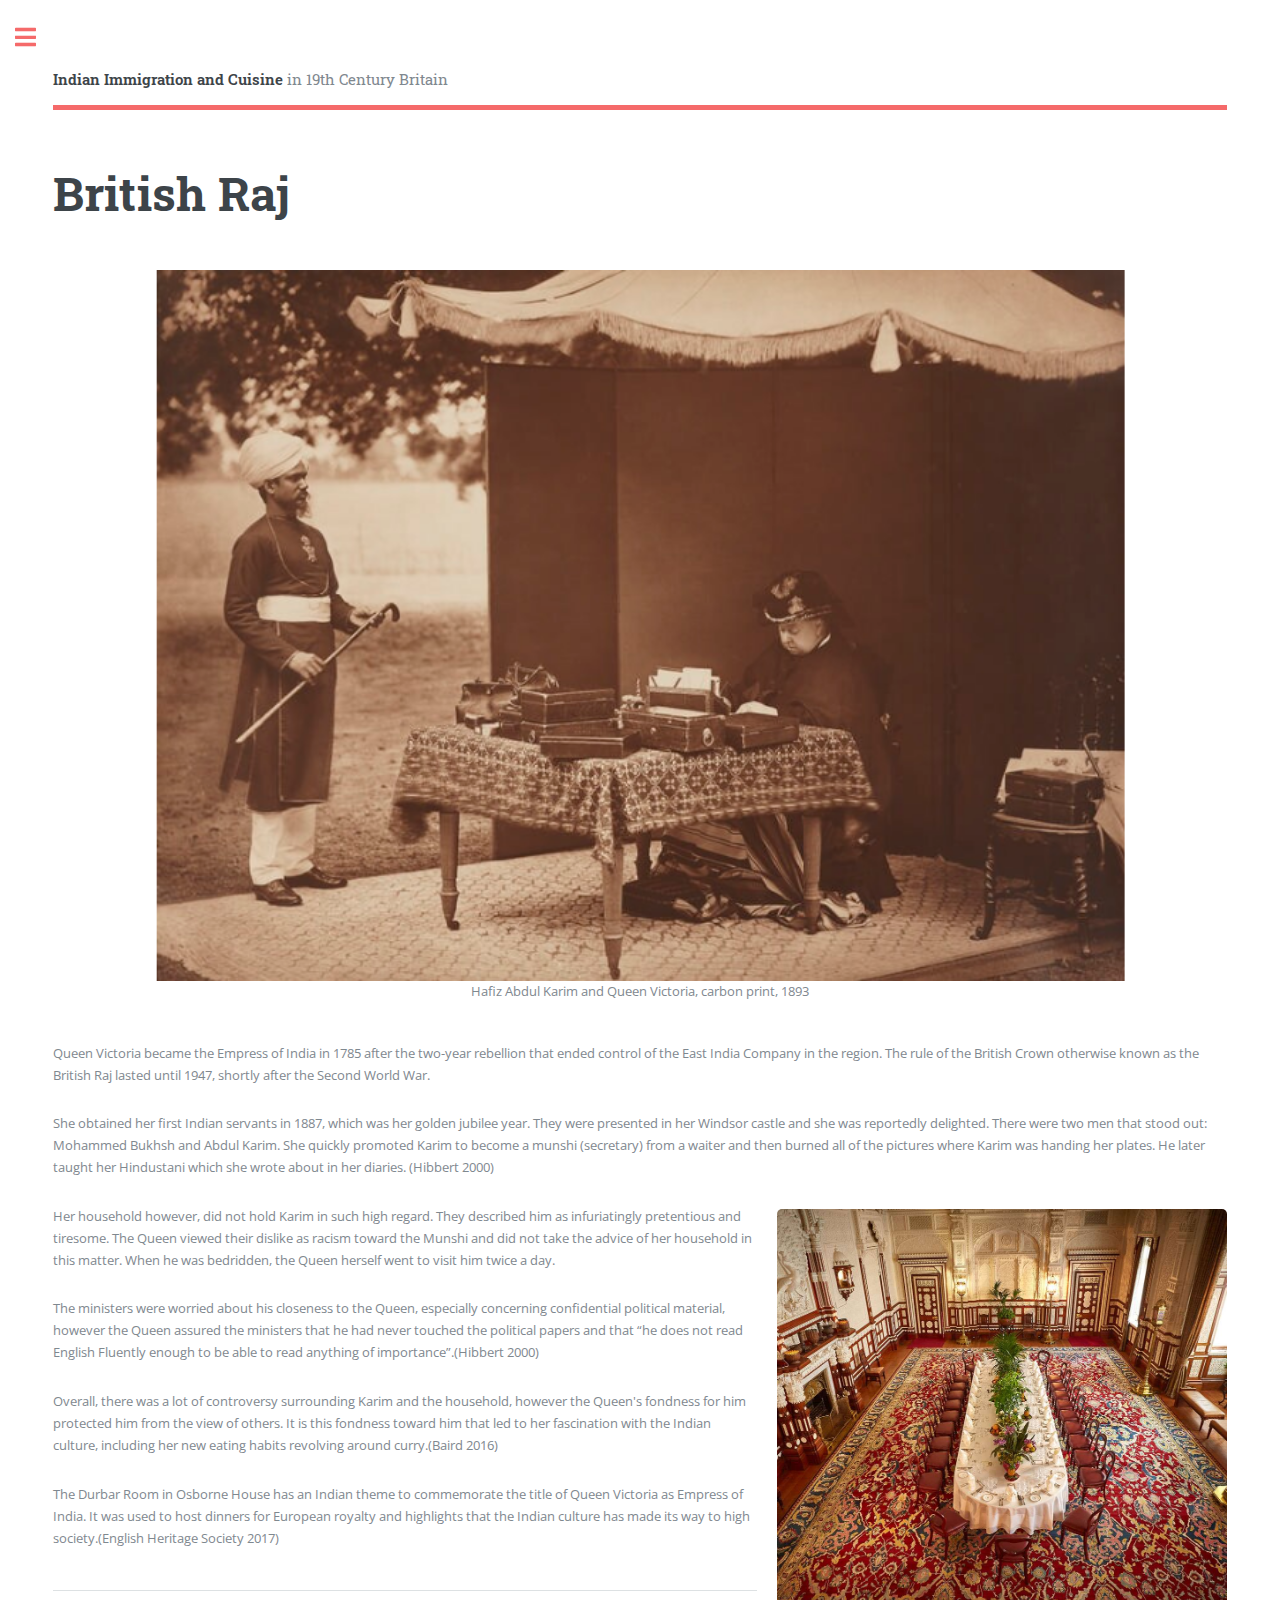
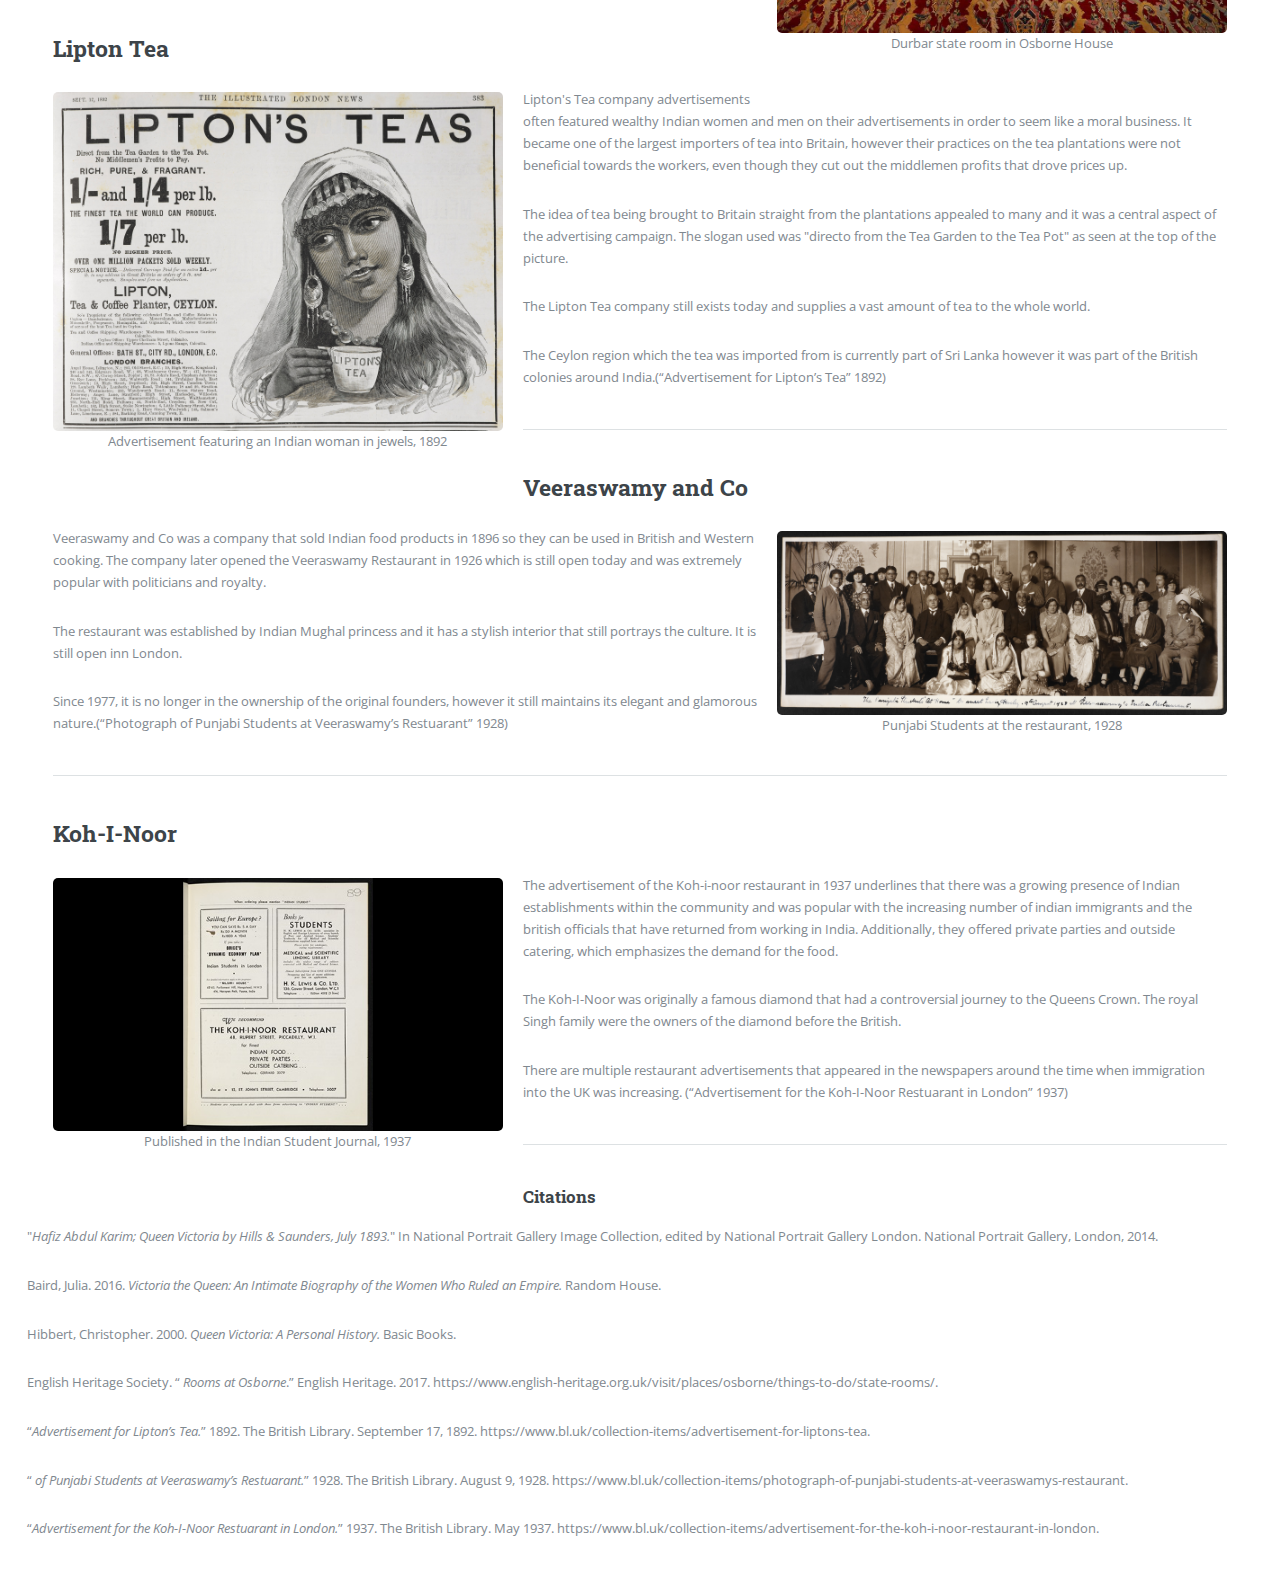
==== BritishRaj.html @ 8d8ecf2e "Publishing Modern Britain" ====
<!DOCTYPE HTML>
<!--
	Editorial by HTML5 UP
	html5up.net | @ajlkn
	Free for personal and commercial use under the CCA 3.0 license (html5up.net/license)
-->
<html>
	<head>
		<title>British Raj</title>
		<meta charset="utf-8" />
		<meta name="viewport" content="width=device-width, initial-scale=1, user-scalable=no" />
		<link rel="stylesheet" href="assets/css/main.css" />
	</head>
	<body class="is-preload">

		<!-- Wrapper -->
			<div id="wrapper">

				<!-- Main -->
					<div id="main">
						<div class="inner">

							<!-- Header -->
								<header id="header">
									<a href="index.html" class="logo"><strong>Indian Immigration and Cuisine</strong> in 19th Century Britain</a>
									<ul class="icons">
										<!-- <img src="images/currylogo.jpg" alt="" /> -->
										<!-- <li><a href="#" class="icon brands fa-twitter"><span class="label">Twitter</span></a></li> -->
										<!-- <li><a href="#" class="icon brands fa-facebook-f"><span class="label">Facebook</span></a></li>
										<li><a href="#" class="icon brands fa-snapchat-ghost"><span class="label">Snapchat</span></a></li>
										<li><a href="#" class="icon brands fa-instagram"><span class="label">Instagram</span></a></li>
										<li><a href="#" class="icon brands fa-medium-m"><span class="label">Medium</span></a></li> -->
									</ul>
								</header>

							<!-- Content -->
								<section>
									<header class="main">
										<h1>British Raj</h1>
									</header>

									<span class="image main">
										<img src="images/VictoriaChidda.png" alt="" />
										<p class="piccaption">Hafiz Abdul Karim and Queen Victoria, carbon print, 1893</p>
									</span>

									<p>Queen Victoria became the Empress of India in 1785 after the two-year rebellion that ended control of the East India Company in the region. The rule of the British Crown otherwise known as the British Raj lasted until 1947, shortly after the Second World War. </p>
									<p>She obtained her first Indian servants in 1887, which was her golden jubilee year. They were presented in her Windsor castle and she was reportedly delighted. There were two men that stood out: Mohammed Bukhsh and  Abdul Karim. She quickly promoted Karim to become a munshi (secretary) from a waiter and then burned all of the pictures where Karim was handing her plates. He later taught her Hindustani which she wrote about in her diaries. (Hibbert 2000)</p>
									<span class="image right"><img src="images/durbar.jpg" alt="" /> <p class="piccaption">Durbar state room in Osborne House</p> </span> 
									<p>Her household however, did not hold Karim in such high regard. They described him as infuriatingly pretentious and tiresome. The Queen viewed their dislike as racism toward the Munshi and did not take the advice of her household in this matter. When he was bedridden, the Queen herself went to visit him twice a day. </p>
									<p>The ministers were worried about his closeness to the Queen, especially concerning confidential political material, however the Queen assured the ministers that he had never touched the political papers and that “he does not read English Fluently enough to be able to read anything of importance”.(Hibbert 2000) </p>
									<p>Overall, there was a lot of controversy surrounding Karim and the household, however the Queen's fondness for him protected him from the view of others. It is this fondness toward him that led to her fascination with the Indian culture, including her new eating habits revolving around curry.(Baird 2016)</p>
									<p>The Durbar Room in Osborne House has an Indian theme to commemorate the title of Queen Victoria as Empress of India. It was used to host dinners for European royalty and highlights that the Indian culture has made its way to high society.(English Heritage Society 2017)</p>
									<hr class="major" />


									<h2>Lipton Tea</h2>
									<span class="image left"><img src="images/lipton.jpg" alt="" /> <p class="piccaption"> Advertisement featuring an Indian woman in jewels, 1892</p> </span> 
									<p>Lipton's Tea company advertisements often featured wealthy Indian women and men on their advertisements in order to seem like a moral business. It became one of the largest importers of tea into Britain, however their practices on the tea plantations were not beneficial towards the workers, even though they cut out the middlemen profits that drove prices up. </p>
									<p>The idea of tea being brought to Britain straight from the plantations appealed to  many and it was a central aspect of the advertising campaign. The slogan used was "directo from the Tea Garden to the Tea Pot" as seen at the top of the picture. </p>
									<p>The Lipton Tea company still exists today and supplies a vast amount of tea to the whole world. </p>
									<p>The Ceylon region which the tea was imported from is currently part of Sri Lanka however it was part of the British colonies around India.(“Advertisement for Lipton’s Tea” 1892)</p>
									<hr class="major" />

									<h2>Veeraswamy and Co </h2>
									<span class="image right"><img src="images/veeraswamy.jpg" alt="" /> <p class="piccaption"> Punjabi Students at the restaurant, 1928</p> </span> 
									<p> Veeraswamy and Co was a company that sold Indian food products in 1896 so they can be used in British and Western cooking. The company later opened the Veeraswamy Restaurant in  1926 which is still open today and was extremely popular with politicians and royalty.</p>
									<p>The restaurant was established by Indian Mughal princess and it has a stylish interior that still portrays the culture. It is still open inn London.</p>
									<p>Since 1977, it is no longer in the ownership of the original founders, however it still maintains its elegant and glamorous nature.(“Photograph of Punjabi Students at Veeraswamy’s Restuarant” 1928)</p>
									<hr class="major" />

									<h2>Koh-I-Noor</h2>
									<span class="image left"><img src="images/kohinoor.jpg" alt="" /> <p class="piccaption"> Published in the Indian Student Journal, 1937</p> </span> 
									<p>The advertisement of the Koh-i-noor restaurant in 1937 underlines that there was a growing presence of Indian establishments within the community and was popular with the increasing number of indian immigrants and the british officials that have returned from working in India. Additionally, they offered private parties and outside catering, which emphasizes the demand for the food.</p>
									<p>The Koh-I-Noor was originally a famous diamond that had a controversial journey to the Queens Crown. The royal Singh family were the owners of the diamond before the British.</p>
									<p>There are multiple restaurant advertisements that appeared in the newspapers around the time when immigration into the UK was increasing. (“Advertisement for the Koh-I-Noor Restuarant in London” 1937)</p>

									<hr class="major">
									

									<h3>Citations</h3>
									<p class="bib">"<i>Hafiz Abdul Karim; Queen Victoria by Hills & Saunders, July 1893.</i>" In National Portrait Gallery Image Collection, edited by National Portrait Gallery London. National Portrait Gallery, London, 2014. </p>
									<p class="bib">Baird, Julia. 2016. <i>Victoria the Queen: An Intimate Biography of the Women Who Ruled an Empire.</i> Random House.</p>
									<p class="bib">Hibbert, Christopher. 2000.<i> Queen Victoria: A Personal History.</i> Basic Books.</p>
									<p class="bib">English Heritage Society. “<i> Rooms at Osborne</i>.” English Heritage. 2017. https://www.english-heritage.org.uk/visit/places/osborne/things-to-do/state-rooms/.</p>
									<p class="bib">“<i>Advertisement for Lipton’s Tea.</i>” 1892. The British Library. September 17, 1892. https://www.bl.uk/collection-items/advertisement-for-liptons-tea.</p>
									<p class="bib">“<i> of Punjabi Students at Veeraswamy’s Restuarant.</i>” 1928. The British Library. August 9, 1928. https://www.bl.uk/collection-items/photograph-of-punjabi-students-at-veeraswamys-restaurant.</p>
									<p class="bib">“<i>Advertisement for the Koh-I-Noor Restuarant in London.</i>” 1937. The British Library. May 1937. https://www.bl.uk/collection-items/advertisement-for-the-koh-i-noor-restaurant-in-london.</p>
								</section>

						</div>
					</div>

				<!-- Sidebar -->
					<div id="sidebar">
						<div class="inner">

							<!-- Search -->
								<section id="search" class="alt">
									<form method="post" action="#">
										<input type="text" name="query" id="query" placeholder="Search" />
									</form>
								</section>

							<!-- Menu -->
                            <nav id="menu">
                                <header class="major">
                                    <h2>Menu</h2>
                                </header>
                                <ul>
                                    <li><a href="index.html">Homepage</a></li>
                                    <li><a href="EastIndiaCompany.html">East India Company</a></li>
                                    <li><a href="CurryInBritain.html">Curry in Britian</a></li>
                                    <li><a href="BritishRaj.html">British Raj</a></li>
                                    <li><a href="PostWar.html">Post War</a></li>
                                    <!-- <li><a href="elements.html">Elements</a></li> -->
                                    <!-- <li>
                                        <span class="opener">Submenu</span>
                                        <ul>
                                            <li><a href="#">Lorem Dolor</a></li>
                                            <li><a href="#">Ipsum Adipiscing</a></li>
                                            <li><a href="#">Tempus Magna</a></li>
                                            <li><a href="#">Feugiat Veroeros</a></li>
                                        </ul>
                                    </li>
                                    <li><a href="#">Etiam Dolore</a></li>
                                    <li><a href="#">Adipiscing</a></li>
                                    <li>
                                        <span class="opener">Another Submenu</span>
                                        <ul>
                                            <li><a href="#">Lorem Dolor</a></li>
                                            <li><a href="#">Ipsum Adipiscing</a></li>
                                            <li><a href="#">Tempus Magna</a></li>
                                            <li><a href="#">Feugiat Veroeros</a></li>
                                        </ul>
                                    </li>
                                    <li><a href="#">Maximus Erat</a></li>
                                    <li><a href="#">Sapien Mauris</a></li>
                                    <li><a href="#">Amet Lacinia</a></li> -->
                                </ul>
                            </nav>

								<section>
									<header class="major">
										<h2>Extra Content</h2>
									</header>
									<div class="mini-posts">
										<article>
											<a href="https://www.youtube.com/watch?v=0WTyHiMvD7Y" class="image"><img src="images/victoriancurryvideo.png" alt="" /></a>
											<p>Watch Vicotrian style curry being made.</p>
										</article>
										<article>
											<a href="#" class="image"><img src="images/pic08.jpg" alt="" /></a>
											<p>Aenean ornare velit lacus, ac varius enim lorem ullamcorper dolore aliquam.</p>
										</article>
										<article>
											<a href="#" class="image"><img src="images/pic09.jpg" alt="" /></a>
											<p>Aenean ornare velit lacus, ac varius enim lorem ullamcorper dolore aliquam.</p>
										</article>
									</div>

							<!-- Section
								<section>
									<header class="major">
										<h2>Get in touch</h2>
									</header>
									<p>Sed varius enim lorem ullamcorper dolore aliquam aenean ornare velit lacus, ac varius enim lorem ullamcorper dolore. Proin sed aliquam facilisis ante interdum. Sed nulla amet lorem feugiat tempus aliquam.</p>
									<ul class="contact">
										<li class="icon solid fa-envelope"><a href="#">information@untitled.tld</a></li>
										<li class="icon solid fa-phone">(000) 000-0000</li>
										<li class="icon solid fa-home">1234 Somewhere Road #8254<br />
										Nashville, TN 00000-0000</li>
									</ul>
								</section> -->
							<!-- Footer -->
                            <footer id="footer">
                                <p class="copyright">&copy; Fanni Beleznay and Martha Dix. All rights reserved. Information is courtesy to the respective cited sources. HTML Template: <a href="https://html5up.net">HTML5 UP</a>.</p>
                            </footer>

                    </div>
                </div>

        </div>

    <!-- Scripts -->
        <script src="assets/js/jquery.min.js"></script>
        <script src="assets/js/browser.min.js"></script>
        <script src="assets/js/breakpoints.min.js"></script>
        <script src="assets/js/util.js"></script>
        <script src="assets/js/main.js"></script>

</body>
</html>
---- assets/css/main.css ----
@import url(fontawesome-all.min.css);
@import url("https://fonts.googleapis.com/css?family=Open+Sans:400,600,400italic,600italic|Roboto+Slab:400,700");
/*
	Editorial by HTML5 UP
	html5up.net | @ajlkn
	Free for personal and commercial use under the CCA 3.0 license (html5up.net/license)
*/
html, body, div, span, applet, object,
iframe, h1, h2, h3, h4, h5, h6, p, blockquote,
pre, a, abbr, acronym, address, big, cite,
code, del, dfn, em, img, ins, kbd, q, s, samp,
small, strike, strong, sub, sup, tt, var, b,
u, i, center, dl, dt, dd, ol, ul, li, fieldset,
form, label, legend, table, caption, tbody,
tfoot, thead, tr, th, td, article, aside,
canvas, details, embed, figure, figcaption,
footer, header, hgroup, menu, nav, output, ruby,
section, summary, time, mark, audio, video {
  margin: 0;
  padding: 0;
  border: 0;
  font-size: 100%;
  font: inherit;
  vertical-align: baseline; }

article, aside, details, figcaption, figure,
footer, header, hgroup, menu, nav, section {
  display: block; }

body {
  line-height: 1; }

ol, ul {
  list-style: none; }

blockquote, q {
  quotes: none; }
  blockquote:before, blockquote:after, q:before, q:after {
    content: '';
    content: none; }

table {
  border-collapse: collapse;
  border-spacing: 0; }

body {
  -webkit-text-size-adjust: none; }

mark {
  background-color: transparent;
  color: inherit; }

input::-moz-focus-inner {
  border: 0;
  padding: 0; }

input, select, textarea {
  -moz-appearance: none;
  -webkit-appearance: none;
  -ms-appearance: none;
  appearance: none; }

/* Basic */
@-ms-viewport {
  width: device-width; }

body {
  -ms-overflow-style: scrollbar; }

@media screen and (max-width: 480px) {
  html, body {
    min-width: 320px; } }

html {
  box-sizing: border-box; }

*, *:before, *:after {
  box-sizing: inherit; }

body {
  background: #ffffff; }
  body.is-preload *, body.is-preload *:before, body.is-preload *:after, body.is-resizing *, body.is-resizing *:before, body.is-resizing *:after {
    -moz-animation: none !important;
    -webkit-animation: none !important;
    -ms-animation: none !important;
    animation: none !important;
    -moz-transition: none !important;
    -webkit-transition: none !important;
    -ms-transition: none !important;
    transition: none !important; }

/* Type */
body, input, select, textarea {
  color: #7f888f;
  font-family: "Open Sans", sans-serif;
  font-size: 13pt;
  font-weight: 400;
  line-height: 1.65; }
  @media screen and (max-width: 1680px) {
    body, input, select, textarea {
      font-size: 11pt; } }
  @media screen and (max-width: 1280px) {
    body, input, select, textarea {
      font-size: 10pt; } }
  @media screen and (max-width: 360px) {
    body, input, select, textarea {
      font-size: 9pt; } }

a {
  -moz-transition: color 0.2s ease-in-out, border-bottom-color 0.2s ease-in-out;
  -webkit-transition: color 0.2s ease-in-out, border-bottom-color 0.2s ease-in-out;
  -ms-transition: color 0.2s ease-in-out, border-bottom-color 0.2s ease-in-out;
  transition: color 0.2s ease-in-out, border-bottom-color 0.2s ease-in-out;
  border-bottom: dotted 1px;
  color: #f56a6a;
  text-decoration: none; }
  a:hover {
    border-bottom-color: #f56a6a;
    color: #f56a6a !important; }
    a:hover strong {
      color: inherit; }

strong, b {
  color: #3d4449;
  font-weight: 600; }

em, i {
  font-style: italic; }

p {
  margin: 0 0 2em 0; }

h1, h2, h3, h4, h5, h6 {
  color: #3d4449;
  font-family: "Roboto Slab", serif;
  font-weight: 700;
  line-height: 1.5;
  margin: 0 0 1em 0; }
  h1 a, h2 a, h3 a, h4 a, h5 a, h6 a {
    color: inherit;
    text-decoration: none;
    border-bottom: 0; }

h1 {
  font-size: 4em;
  margin: 0 0 0.5em 0;
  line-height: 1.3; }

h2 {
  font-size: 1.75em; }

h3 {
  font-size: 1.25em; }

h4 {
  font-size: 1.1em; }

h5 {
  font-size: 0.9em; }

h6 {
  font-size: 0.7em; }

@media screen and (max-width: 1680px) {
  h1 {
    font-size: 3.5em; } }

@media screen and (max-width: 980px) {
  h1 {
    font-size: 3.25em; } }

@media screen and (max-width: 736px) {
  h1 {
    font-size: 2em;
    line-height: 1.4; }
  h2 {
    font-size: 1.5em; } }

sub {
  font-size: 0.8em;
  position: relative;
  top: 0.5em; }

sup {
  font-size: 0.8em;
  position: relative;
  top: -0.5em; }

blockquote {
  border-left: solid 3px rgba(210, 215, 217, 0.75);
  font-style: italic;
  margin: 0 0 2em 0;
  padding: 0.5em 0 0.5em 2em; }

code {
  background: rgba(230, 235, 237, 0.25);
  border-radius: 0.375em;
  border: solid 1px rgba(210, 215, 217, 0.75);
  font-family: "Courier New", monospace;
  font-size: 0.9em;
  margin: 0 0.25em;
  padding: 0.25em 0.65em; }

pre {
  -webkit-overflow-scrolling: touch;
  font-family: "Courier New", monospace;
  font-size: 0.9em;
  margin: 0 0 2em 0; }
  pre code {
    display: block;
    line-height: 1.75;
    padding: 1em 1.5em;
    overflow-x: auto; }

hr {
  border: 0;
  border-bottom: solid 1px rgba(210, 215, 217, 0.75);
  margin: 2em 0; }
  hr.major {
    margin: 3em 0; }

.align-left {
  text-align: left; }

.align-center {
  text-align: center; }

.align-right {
  text-align: right; }

/* Row */
.row {
  display: flex;
  flex-wrap: wrap;
  box-sizing: border-box;
  align-items: stretch; }
  .row > * {
    box-sizing: border-box; }
  .row.gtr-uniform > * > :last-child {
    margin-bottom: 0; }
  .row.aln-left {
    justify-content: flex-start; }
  .row.aln-center {
    justify-content: center; }
  .row.aln-right {
    justify-content: flex-end; }
  .row.aln-top {
    align-items: flex-start; }
  .row.aln-middle {
    align-items: center; }
  .row.aln-bottom {
    align-items: flex-end; }
  .row > .imp {
    order: -1; }
  .row > .col-1 {
    width: 8.33333%; }
  .row > .off-1 {
    margin-left: 8.33333%; }
  .row > .col-2 {
    width: 16.66667%; }
  .row > .off-2 {
    margin-left: 16.66667%; }
  .row > .col-3 {
    width: 25%; }
  .row > .off-3 {
    margin-left: 25%; }
  .row > .col-4 {
    width: 33.33333%; }
  .row > .off-4 {
    margin-left: 33.33333%; }
  .row > .col-5 {
    width: 41.66667%; }
  .row > .off-5 {
    margin-left: 41.66667%; }
  .row > .col-6 {
    width: 50%; }
  .row > .off-6 {
    margin-left: 50%; }
  .row > .col-7 {
    width: 58.33333%; }
  .row > .off-7 {
    margin-left: 58.33333%; }
  .row > .col-8 {
    width: 66.66667%; }
  .row > .off-8 {
    margin-left: 66.66667%; }
  .row > .col-9 {
    width: 75%; }
  .row > .off-9 {
    margin-left: 75%; }
  .row > .col-10 {
    width: 83.33333%; }
  .row > .off-10 {
    margin-left: 83.33333%; }
  .row > .col-11 {
    width: 91.66667%; }
  .row > .off-11 {
    margin-left: 91.66667%; }
  .row > .col-12 {
    width: 100%; }
  .row > .off-12 {
    margin-left: 100%; }
  .row.gtr-0 {
    margin-top: 0;
    margin-left: 0em; }
    .row.gtr-0 > * {
      padding: 0 0 0 0em; }
    .row.gtr-0.gtr-uniform {
      margin-top: 0em; }
      .row.gtr-0.gtr-uniform > * {
        padding-top: 0em; }
  .row.gtr-25 {
    margin-top: 0;
    margin-left: -0.375em; }
    .row.gtr-25 > * {
      padding: 0 0 0 0.375em; }
    .row.gtr-25.gtr-uniform {
      margin-top: -0.375em; }
      .row.gtr-25.gtr-uniform > * {
        padding-top: 0.375em; }
  .row.gtr-50 {
    margin-top: 0;
    margin-left: -0.75em; }
    .row.gtr-50 > * {
      padding: 0 0 0 0.75em; }
    .row.gtr-50.gtr-uniform {
      margin-top: -0.75em; }
      .row.gtr-50.gtr-uniform > * {
        padding-top: 0.75em; }
  .row {
    margin-top: 0;
    margin-left: -1.5em; }
    .row > * {
      padding: 0 0 0 1.5em; }
    .row.gtr-uniform {
      margin-top: -1.5em; }
      .row.gtr-uniform > * {
        padding-top: 1.5em; }
  .row.gtr-150 {
    margin-top: 0;
    margin-left: -2.25em; }
    .row.gtr-150 > * {
      padding: 0 0 0 2.25em; }
    .row.gtr-150.gtr-uniform {
      margin-top: -2.25em; }
      .row.gtr-150.gtr-uniform > * {
        padding-top: 2.25em; }
  .row.gtr-200 {
    margin-top: 0;
    margin-left: -3em; }
    .row.gtr-200 > * {
      padding: 0 0 0 3em; }
    .row.gtr-200.gtr-uniform {
      margin-top: -3em; }
      .row.gtr-200.gtr-uniform > * {
        padding-top: 3em; }
  @media screen and (max-width: 1680px) {
    .row {
      display: flex;
      flex-wrap: wrap;
      box-sizing: border-box;
      align-items: stretch; }
      .row > * {
        box-sizing: border-box; }
      .row.gtr-uniform > * > :last-child {
        margin-bottom: 0; }
      .row.aln-left {
        justify-content: flex-start; }
      .row.aln-center {
        justify-content: center; }
      .row.aln-right {
        justify-content: flex-end; }
      .row.aln-top {
        align-items: flex-start; }
      .row.aln-middle {
        align-items: center; }
      .row.aln-bottom {
        align-items: flex-end; }
      .row > .imp-xlarge {
        order: -1; }
      .row > .col-1-xlarge {
        width: 8.33333%; }
      .row > .off-1-xlarge {
        margin-left: 8.33333%; }
      .row > .col-2-xlarge {
        width: 16.66667%; }
      .row > .off-2-xlarge {
        margin-left: 16.66667%; }
      .row > .col-3-xlarge {
        width: 25%; }
      .row > .off-3-xlarge {
        margin-left: 25%; }
      .row > .col-4-xlarge {
        width: 33.33333%; }
      .row > .off-4-xlarge {
        margin-left: 33.33333%; }
      .row > .col-5-xlarge {
        width: 41.66667%; }
      .row > .off-5-xlarge {
        margin-left: 41.66667%; }
      .row > .col-6-xlarge {
        width: 50%; }
      .row > .off-6-xlarge {
        margin-left: 50%; }
      .row > .col-7-xlarge {
        width: 58.33333%; }
      .row > .off-7-xlarge {
        margin-left: 58.33333%; }
      .row > .col-8-xlarge {
        width: 66.66667%; }
      .row > .off-8-xlarge {
        margin-left: 66.66667%; }
      .row > .col-9-xlarge {
        width: 75%; }
      .row > .off-9-xlarge {
        margin-left: 75%; }
      .row > .col-10-xlarge {
        width: 83.33333%; }
      .row > .off-10-xlarge {
        margin-left: 83.33333%; }
      .row > .col-11-xlarge {
        width: 91.66667%; }
      .row > .off-11-xlarge {
        margin-left: 91.66667%; }
      .row > .col-12-xlarge {
        width: 100%; }
      .row > .off-12-xlarge {
        margin-left: 100%; }
      .row.gtr-0 {
        margin-top: 0;
        margin-left: 0em; }
        .row.gtr-0 > * {
          padding: 0 0 0 0em; }
        .row.gtr-0.gtr-uniform {
          margin-top: 0em; }
          .row.gtr-0.gtr-uniform > * {
            padding-top: 0em; }
      .row.gtr-25 {
        margin-top: 0;
        margin-left: -0.375em; }
        .row.gtr-25 > * {
          padding: 0 0 0 0.375em; }
        .row.gtr-25.gtr-uniform {
          margin-top: -0.375em; }
          .row.gtr-25.gtr-uniform > * {
            padding-top: 0.375em; }
      .row.gtr-50 {
        margin-top: 0;
        margin-left: -0.75em; }
        .row.gtr-50 > * {
          padding: 0 0 0 0.75em; }
        .row.gtr-50.gtr-uniform {
          margin-top: -0.75em; }
          .row.gtr-50.gtr-uniform > * {
            padding-top: 0.75em; }
      .row {
        margin-top: 0;
        margin-left: -1.5em; }
        .row > * {
          padding: 0 0 0 1.5em; }
        .row.gtr-uniform {
          margin-top: -1.5em; }
          .row.gtr-uniform > * {
            padding-top: 1.5em; }
      .row.gtr-150 {
        margin-top: 0;
        margin-left: -2.25em; }
        .row.gtr-150 > * {
          padding: 0 0 0 2.25em; }
        .row.gtr-150.gtr-uniform {
          margin-top: -2.25em; }
          .row.gtr-150.gtr-uniform > * {
            padding-top: 2.25em; }
      .row.gtr-200 {
        margin-top: 0;
        margin-left: -3em; }
        .row.gtr-200 > * {
          padding: 0 0 0 3em; }
        .row.gtr-200.gtr-uniform {
          margin-top: -3em; }
          .row.gtr-200.gtr-uniform > * {
            padding-top: 3em; } }
  @media screen and (max-width: 1280px) {
    .row {
      display: flex;
      flex-wrap: wrap;
      box-sizing: border-box;
      align-items: stretch; }
      .row > * {
        box-sizing: border-box; }
      .row.gtr-uniform > * > :last-child {
        margin-bottom: 0; }
      .row.aln-left {
        justify-content: flex-start; }
      .row.aln-center {
        justify-content: center; }
      .row.aln-right {
        justify-content: flex-end; }
      .row.aln-top {
        align-items: flex-start; }
      .row.aln-middle {
        align-items: center; }
      .row.aln-bottom {
        align-items: flex-end; }
      .row > .imp-large {
        order: -1; }
      .row > .col-1-large {
        width: 8.33333%; }
      .row > .off-1-large {
        margin-left: 8.33333%; }
      .row > .col-2-large {
        width: 16.66667%; }
      .row > .off-2-large {
        margin-left: 16.66667%; }
      .row > .col-3-large {
        width: 25%; }
      .row > .off-3-large {
        margin-left: 25%; }
      .row > .col-4-large {
        width: 33.33333%; }
      .row > .off-4-large {
        margin-left: 33.33333%; }
      .row > .col-5-large {
        width: 41.66667%; }
      .row > .off-5-large {
        margin-left: 41.66667%; }
      .row > .col-6-large {
        width: 50%; }
      .row > .off-6-large {
        margin-left: 50%; }
      .row > .col-7-large {
        width: 58.33333%; }
      .row > .off-7-large {
        margin-left: 58.33333%; }
      .row > .col-8-large {
        width: 66.66667%; }
      .row > .off-8-large {
        margin-left: 66.66667%; }
      .row > .col-9-large {
        width: 75%; }
      .row > .off-9-large {
        margin-left: 75%; }
      .row > .col-10-large {
        width: 83.33333%; }
      .row > .off-10-large {
        margin-left: 83.33333%; }
      .row > .col-11-large {
        width: 91.66667%; }
      .row > .off-11-large {
        margin-left: 91.66667%; }
      .row > .col-12-large {
        width: 100%; }
      .row > .off-12-large {
        margin-left: 100%; }
      .row.gtr-0 {
        margin-top: 0;
        margin-left: 0em; }
        .row.gtr-0 > * {
          padding: 0 0 0 0em; }
        .row.gtr-0.gtr-uniform {
          margin-top: 0em; }
          .row.gtr-0.gtr-uniform > * {
            padding-top: 0em; }
      .row.gtr-25 {
        margin-top: 0;
        margin-left: -0.375em; }
        .row.gtr-25 > * {
          padding: 0 0 0 0.375em; }
        .row.gtr-25.gtr-uniform {
          margin-top: -0.375em; }
          .row.gtr-25.gtr-uniform > * {
            padding-top: 0.375em; }
      .row.gtr-50 {
        margin-top: 0;
        margin-left: -0.75em; }
        .row.gtr-50 > * {
          padding: 0 0 0 0.75em; }
        .row.gtr-50.gtr-uniform {
          margin-top: -0.75em; }
          .row.gtr-50.gtr-uniform > * {
            padding-top: 0.75em; }
      .row {
        margin-top: 0;
        margin-left: -1.5em; }
        .row > * {
          padding: 0 0 0 1.5em; }
        .row.gtr-uniform {
          margin-top: -1.5em; }
          .row.gtr-uniform > * {
            padding-top: 1.5em; }
      .row.gtr-150 {
        margin-top: 0;
        margin-left: -2.25em; }
        .row.gtr-150 > * {
          padding: 0 0 0 2.25em; }
        .row.gtr-150.gtr-uniform {
          margin-top: -2.25em; }
          .row.gtr-150.gtr-uniform > * {
            padding-top: 2.25em; }
      .row.gtr-200 {
        margin-top: 0;
        margin-left: -3em; }
        .row.gtr-200 > * {
          padding: 0 0 0 3em; }
        .row.gtr-200.gtr-uniform {
          margin-top: -3em; }
          .row.gtr-200.gtr-uniform > * {
            padding-top: 3em; } }
  @media screen and (max-width: 980px) {
    .row {
      display: flex;
      flex-wrap: wrap;
      box-sizing: border-box;
      align-items: stretch; }
      .row > * {
        box-sizing: border-box; }
      .row.gtr-uniform > * > :last-child {
        margin-bottom: 0; }
      .row.aln-left {
        justify-content: flex-start; }
      .row.aln-center {
        justify-content: center; }
      .row.aln-right {
        justify-content: flex-end; }
      .row.aln-top {
        align-items: flex-start; }
      .row.aln-middle {
        align-items: center; }
      .row.aln-bottom {
        align-items: flex-end; }
      .row > .imp-medium {
        order: -1; }
      .row > .col-1-medium {
        width: 8.33333%; }
      .row > .off-1-medium {
        margin-left: 8.33333%; }
      .row > .col-2-medium {
        width: 16.66667%; }
      .row > .off-2-medium {
        margin-left: 16.66667%; }
      .row > .col-3-medium {
        width: 25%; }
      .row > .off-3-medium {
        margin-left: 25%; }
      .row > .col-4-medium {
        width: 33.33333%; }
      .row > .off-4-medium {
        margin-left: 33.33333%; }
      .row > .col-5-medium {
        width: 41.66667%; }
      .row > .off-5-medium {
        margin-left: 41.66667%; }
      .row > .col-6-medium {
        width: 50%; }
      .row > .off-6-medium {
        margin-left: 50%; }
      .row > .col-7-medium {
        width: 58.33333%; }
      .row > .off-7-medium {
        margin-left: 58.33333%; }
      .row > .col-8-medium {
        width: 66.66667%; }
      .row > .off-8-medium {
        margin-left: 66.66667%; }
      .row > .col-9-medium {
        width: 75%; }
      .row > .off-9-medium {
        margin-left: 75%; }
      .row > .col-10-medium {
        width: 83.33333%; }
      .row > .off-10-medium {
        margin-left: 83.33333%; }
      .row > .col-11-medium {
        width: 91.66667%; }
      .row > .off-11-medium {
        margin-left: 91.66667%; }
      .row > .col-12-medium {
        width: 100%; }
      .row > .off-12-medium {
        margin-left: 100%; }
      .row.gtr-0 {
        margin-top: 0;
        margin-left: 0em; }
        .row.gtr-0 > * {
          padding: 0 0 0 0em; }
        .row.gtr-0.gtr-uniform {
          margin-top: 0em; }
          .row.gtr-0.gtr-uniform > * {
            padding-top: 0em; }
      .row.gtr-25 {
        margin-top: 0;
        margin-left: -0.375em; }
        .row.gtr-25 > * {
          padding: 0 0 0 0.375em; }
        .row.gtr-25.gtr-uniform {
          margin-top: -0.375em; }
          .row.gtr-25.gtr-uniform > * {
            padding-top: 0.375em; }
      .row.gtr-50 {
        margin-top: 0;
        margin-left: -0.75em; }
        .row.gtr-50 > * {
          padding: 0 0 0 0.75em; }
        .row.gtr-50.gtr-uniform {
          margin-top: -0.75em; }
          .row.gtr-50.gtr-uniform > * {
            padding-top: 0.75em; }
      .row {
        margin-top: 0;
        margin-left: -1.5em; }
        .row > * {
          padding: 0 0 0 1.5em; }
        .row.gtr-uniform {
          margin-top: -1.5em; }
          .row.gtr-uniform > * {
            padding-top: 1.5em; }
      .row.gtr-150 {
        margin-top: 0;
        margin-left: -2.25em; }
        .row.gtr-150 > * {
          padding: 0 0 0 2.25em; }
        .row.gtr-150.gtr-uniform {
          margin-top: -2.25em; }
          .row.gtr-150.gtr-uniform > * {
            padding-top: 2.25em; }
      .row.gtr-200 {
        margin-top: 0;
        margin-left: -3em; }
        .row.gtr-200 > * {
          padding: 0 0 0 3em; }
        .row.gtr-200.gtr-uniform {
          margin-top: -3em; }
          .row.gtr-200.gtr-uniform > * {
            padding-top: 3em; } }
  @media screen and (max-width: 736px) {
    .row {
      display: flex;
      flex-wrap: wrap;
      box-sizing: border-box;
      align-items: stretch; }
      .row > * {
        box-sizing: border-box; }
      .row.gtr-uniform > * > :last-child {
        margin-bottom: 0; }
      .row.aln-left {
        justify-content: flex-start; }
      .row.aln-center {
        justify-content: center; }
      .row.aln-right {
        justify-content: flex-end; }
      .row.aln-top {
        align-items: flex-start; }
      .row.aln-middle {
        align-items: center; }
      .row.aln-bottom {
        align-items: flex-end; }
      .row > .imp-small {
        order: -1; }
      .row > .col-1-small {
        width: 8.33333%; }
      .row > .off-1-small {
        margin-left: 8.33333%; }
      .row > .col-2-small {
        width: 16.66667%; }
      .row > .off-2-small {
        margin-left: 16.66667%; }
      .row > .col-3-small {
        width: 25%; }
      .row > .off-3-small {
        margin-left: 25%; }
      .row > .col-4-small {
        width: 33.33333%; }
      .row > .off-4-small {
        margin-left: 33.33333%; }
      .row > .col-5-small {
        width: 41.66667%; }
      .row > .off-5-small {
        margin-left: 41.66667%; }
      .row > .col-6-small {
        width: 50%; }
      .row > .off-6-small {
        margin-left: 50%; }
      .row > .col-7-small {
        width: 58.33333%; }
      .row > .off-7-small {
        margin-left: 58.33333%; }
      .row > .col-8-small {
        width: 66.66667%; }
      .row > .off-8-small {
        margin-left: 66.66667%; }
      .row > .col-9-small {
        width: 75%; }
      .row > .off-9-small {
        margin-left: 75%; }
      .row > .col-10-small {
        width: 83.33333%; }
      .row > .off-10-small {
        margin-left: 83.33333%; }
      .row > .col-11-small {
        width: 91.66667%; }
      .row > .off-11-small {
        margin-left: 91.66667%; }
      .row > .col-12-small {
        width: 100%; }
      .row > .off-12-small {
        margin-left: 100%; }
      .row.gtr-0 {
        margin-top: 0;
        margin-left: 0em; }
        .row.gtr-0 > * {
          padding: 0 0 0 0em; }
        .row.gtr-0.gtr-uniform {
          margin-top: 0em; }
          .row.gtr-0.gtr-uniform > * {
            padding-top: 0em; }
      .row.gtr-25 {
        margin-top: 0;
        margin-left: -0.375em; }
        .row.gtr-25 > * {
          padding: 0 0 0 0.375em; }
        .row.gtr-25.gtr-uniform {
          margin-top: -0.375em; }
          .row.gtr-25.gtr-uniform > * {
            padding-top: 0.375em; }
      .row.gtr-50 {
        margin-top: 0;
        margin-left: -0.75em; }
        .row.gtr-50 > * {
          padding: 0 0 0 0.75em; }
        .row.gtr-50.gtr-uniform {
          margin-top: -0.75em; }
          .row.gtr-50.gtr-uniform > * {
            padding-top: 0.75em; }
      .row {
        margin-top: 0;
        margin-left: -1.5em; }
        .row > * {
          padding: 0 0 0 1.5em; }
        .row.gtr-uniform {
          margin-top: -1.5em; }
          .row.gtr-uniform > * {
            padding-top: 1.5em; }
      .row.gtr-150 {
        margin-top: 0;
        margin-left: -2.25em; }
        .row.gtr-150 > * {
          padding: 0 0 0 2.25em; }
        .row.gtr-150.gtr-uniform {
          margin-top: -2.25em; }
          .row.gtr-150.gtr-uniform > * {
            padding-top: 2.25em; }
      .row.gtr-200 {
        margin-top: 0;
        margin-left: -3em; }
        .row.gtr-200 > * {
          padding: 0 0 0 3em; }
        .row.gtr-200.gtr-uniform {
          margin-top: -3em; }
          .row.gtr-200.gtr-uniform > * {
            padding-top: 3em; } }
  @media screen and (max-width: 480px) {
    .row {
      display: flex;
      flex-wrap: wrap;
      box-sizing: border-box;
      align-items: stretch; }
      .row > * {
        box-sizing: border-box; }
      .row.gtr-uniform > * > :last-child {
        margin-bottom: 0; }
      .row.aln-left {
        justify-content: flex-start; }
      .row.aln-center {
        justify-content: center; }
      .row.aln-right {
        justify-content: flex-end; }
      .row.aln-top {
        align-items: flex-start; }
      .row.aln-middle {
        align-items: center; }
      .row.aln-bottom {
        align-items: flex-end; }
      .row > .imp-xsmall {
        order: -1; }
      .row > .col-1-xsmall {
        width: 8.33333%; }
      .row > .off-1-xsmall {
        margin-left: 8.33333%; }
      .row > .col-2-xsmall {
        width: 16.66667%; }
      .row > .off-2-xsmall {
        margin-left: 16.66667%; }
      .row > .col-3-xsmall {
        width: 25%; }
      .row > .off-3-xsmall {
        margin-left: 25%; }
      .row > .col-4-xsmall {
        width: 33.33333%; }
      .row > .off-4-xsmall {
        margin-left: 33.33333%; }
      .row > .col-5-xsmall {
        width: 41.66667%; }
      .row > .off-5-xsmall {
        margin-left: 41.66667%; }
      .row > .col-6-xsmall {
        width: 50%; }
      .row > .off-6-xsmall {
        margin-left: 50%; }
      .row > .col-7-xsmall {
        width: 58.33333%; }
      .row > .off-7-xsmall {
        margin-left: 58.33333%; }
      .row > .col-8-xsmall {
        width: 66.66667%; }
      .row > .off-8-xsmall {
        margin-left: 66.66667%; }
      .row > .col-9-xsmall {
        width: 75%; }
      .row > .off-9-xsmall {
        margin-left: 75%; }
      .row > .col-10-xsmall {
        width: 83.33333%; }
      .row > .off-10-xsmall {
        margin-left: 83.33333%; }
      .row > .col-11-xsmall {
        width: 91.66667%; }
      .row > .off-11-xsmall {
        margin-left: 91.66667%; }
      .row > .col-12-xsmall {
        width: 100%; }
      .row > .off-12-xsmall {
        margin-left: 100%; }
      .row.gtr-0 {
        margin-top: 0;
        margin-left: 0em; }
        .row.gtr-0 > * {
          padding: 0 0 0 0em; }
        .row.gtr-0.gtr-uniform {
          margin-top: 0em; }
          .row.gtr-0.gtr-uniform > * {
            padding-top: 0em; }
      .row.gtr-25 {
        margin-top: 0;
        margin-left: -0.375em; }
        .row.gtr-25 > * {
          padding: 0 0 0 0.375em; }
        .row.gtr-25.gtr-uniform {
          margin-top: -0.375em; }
          .row.gtr-25.gtr-uniform > * {
            padding-top: 0.375em; }
      .row.gtr-50 {
        margin-top: 0;
        margin-left: -0.75em; }
        .row.gtr-50 > * {
          padding: 0 0 0 0.75em; }
        .row.gtr-50.gtr-uniform {
          margin-top: -0.75em; }
          .row.gtr-50.gtr-uniform > * {
            padding-top: 0.75em; }
      .row {
        margin-top: 0;
        margin-left: -1.5em; }
        .row > * {
          padding: 0 0 0 1.5em; }
        .row.gtr-uniform {
          margin-top: -1.5em; }
          .row.gtr-uniform > * {
            padding-top: 1.5em; }
      .row.gtr-150 {
        margin-top: 0;
        margin-left: -2.25em; }
        .row.gtr-150 > * {
          padding: 0 0 0 2.25em; }
        .row.gtr-150.gtr-uniform {
          margin-top: -2.25em; }
          .row.gtr-150.gtr-uniform > * {
            padding-top: 2.25em; }
      .row.gtr-200 {
        margin-top: 0;
        margin-left: -3em; }
        .row.gtr-200 > * {
          padding: 0 0 0 3em; }
        .row.gtr-200.gtr-uniform {
          margin-top: -3em; }
          .row.gtr-200.gtr-uniform > * {
            padding-top: 3em; } }

/* Section/Article */
section.special, article.special {
  text-align: center; }

header p {
  font-family: "Roboto Slab", serif;
  font-size: 1em;
  font-weight: 400;
  letter-spacing: 0.075em;
  margin-top: -0.5em;
  text-transform: uppercase; }

header.major > :last-child {
  border-bottom: solid 3px #f56a6a;
  display: inline-block;
  margin: 0 0 2em 0;
  padding: 0 0.75em 0.5em 0; }

header.main > :last-child {
  margin: 0 0 1em 0; }

/* Form */
form {
  margin: 0 0 2em 0; }

label {
  color: #3d4449;
  display: block;
  font-size: 0.9em;
  font-weight: 600;
  margin: 0 0 1em 0; }

input[type="text"],
input[type="password"],
input[type="email"],
input[type="tel"],
input[type="search"],
input[type="url"],
select,
textarea {
  -moz-appearance: none;
  -webkit-appearance: none;
  -ms-appearance: none;
  appearance: none;
  background: #ffffff;
  border-radius: 0.375em;
  border: none;
  border: solid 1px rgba(210, 215, 217, 0.75);
  color: inherit;
  display: block;
  outline: 0;
  padding: 0 1em;
  text-decoration: none;
  width: 100%; }
  input[type="text"]:invalid,
  input[type="password"]:invalid,
  input[type="email"]:invalid,
  input[type="tel"]:invalid,
  input[type="search"]:invalid,
  input[type="url"]:invalid,
  select:invalid,
  textarea:invalid {
    box-shadow: none; }
  input[type="text"]:focus,
  input[type="password"]:focus,
  input[type="email"]:focus,
  input[type="tel"]:focus,
  input[type="search"]:focus,
  input[type="url"]:focus,
  select:focus,
  textarea:focus {
    border-color: #f56a6a;
    box-shadow: 0 0 0 1px #f56a6a; }

select {
  background-image: url("data:image/svg+xml;charset=utf8,%3Csvg xmlns='http://www.w3.org/2000/svg' width='40' height='40' preserveAspectRatio='none' viewBox='0 0 40 40'%3E%3Cpath d='M9.4,12.3l10.4,10.4l10.4-10.4c0.2-0.2,0.5-0.4,0.9-0.4c0.3,0,0.6,0.1,0.9,0.4l3.3,3.3c0.2,0.2,0.4,0.5,0.4,0.9 c0,0.4-0.1,0.6-0.4,0.9L20.7,31.9c-0.2,0.2-0.5,0.4-0.9,0.4c-0.3,0-0.6-0.1-0.9-0.4L4.3,17.3c-0.2-0.2-0.4-0.5-0.4-0.9 c0-0.4,0.1-0.6,0.4-0.9l3.3-3.3c0.2-0.2,0.5-0.4,0.9-0.4S9.1,12.1,9.4,12.3z' fill='rgba(210, 215, 217, 0.75)' /%3E%3C/svg%3E");
  background-size: 1.25em;
  background-repeat: no-repeat;
  background-position: calc(100% - 1em) center;
  height: 2.75em;
  padding-right: 2.75em;
  text-overflow: ellipsis; }
  select option {
    color: #3d4449;
    background: #ffffff; }
  select:focus::-ms-value {
    background-color: transparent; }
  select::-ms-expand {
    display: none; }

input[type="text"],
input[type="password"],
input[type="email"],
input[type="tel"],
input[type="search"],
input[type="url"],
select {
  height: 2.75em; }

textarea {
  padding: 0.75em 1em; }

input[type="checkbox"],
input[type="radio"] {
  -moz-appearance: none;
  -webkit-appearance: none;
  -ms-appearance: none;
  appearance: none;
  display: block;
  float: left;
  margin-right: -2em;
  opacity: 0;
  width: 1em;
  z-index: -1; }
  input[type="checkbox"] + label,
  input[type="radio"] + label {
    text-decoration: none;
    color: #7f888f;
    cursor: pointer;
    display: inline-block;
    font-size: 1em;
    font-weight: 400;
    padding-left: 2.4em;
    padding-right: 0.75em;
    position: relative; }
    input[type="checkbox"] + label:before,
    input[type="radio"] + label:before {
      -moz-osx-font-smoothing: grayscale;
      -webkit-font-smoothing: antialiased;
      display: inline-block;
      font-style: normal;
      font-variant: normal;
      text-rendering: auto;
      line-height: 1;
      text-transform: none !important;
      font-family: 'Font Awesome 5 Free';
      font-weight: 900; }
    input[type="checkbox"] + label:before,
    input[type="radio"] + label:before {
      background: #ffffff;
      border-radius: 0.375em;
      border: solid 1px rgba(210, 215, 217, 0.75);
      content: '';
      display: inline-block;
      font-size: 0.8em;
      height: 2.0625em;
      left: 0;
      line-height: 2.0625em;
      position: absolute;
      text-align: center;
      top: 0;
      width: 2.0625em; }
  input[type="checkbox"]:checked + label:before,
  input[type="radio"]:checked + label:before {
    background: #3d4449;
    border-color: #3d4449;
    color: #ffffff;
    content: '\f00c'; }
  input[type="checkbox"]:focus + label:before,
  input[type="radio"]:focus + label:before {
    border-color: #f56a6a;
    box-shadow: 0 0 0 1px #f56a6a; }

input[type="checkbox"] + label:before {
  border-radius: 0.375em; }

input[type="radio"] + label:before {
  border-radius: 100%; }

::-webkit-input-placeholder {
  color: #9fa3a6 !important;
  opacity: 1.0; }

:-moz-placeholder {
  color: #9fa3a6 !important;
  opacity: 1.0; }

::-moz-placeholder {
  color: #9fa3a6 !important;
  opacity: 1.0; }

:-ms-input-placeholder {
  color: #9fa3a6 !important;
  opacity: 1.0; }

/* Box */
.box {
  border-radius: 0.375em;
  border: solid 1px rgba(210, 215, 217, 0.75);
  margin-bottom: 2em;
  padding: 1.5em; }
  .box > :last-child,
  .box > :last-child > :last-child,
  .box > :last-child > :last-child > :last-child {
    margin-bottom: 0; }
  .box.alt {
    border: 0;
    border-radius: 0;
    padding: 0; }

/* Icon */
.icon {
  text-decoration: none;
  border-bottom: none;
  position: relative; }
  .icon:before {
    -moz-osx-font-smoothing: grayscale;
    -webkit-font-smoothing: antialiased;
    display: inline-block;
    font-style: normal;
    font-variant: normal;
    text-rendering: auto;
    line-height: 1;
    text-transform: none !important;
    font-family: 'Font Awesome 5 Free';
    font-weight: 400; }
  .icon > .label {
    display: none; }
  .icon:before {
    line-height: inherit; }
  .icon.solid:before {
    font-weight: 900; }
  .icon.brands:before {
    font-family: 'Font Awesome 5 Brands'; }

/* Image */
.image {
  border-radius: 0.375em;
  border: 0;
  display: inline-block;
  position: relative; }
  .image img {
    border-radius: 0.375em;
    display: block; }
  .image.left, .image.right {
    max-width: 40%; }
    .image.left img, .image.right img {
      width: 100%; }
  .image.left {
    float: left;
    padding: 0 1.5em 1em 0;
    top: 0.25em; }
  .image.right {
    float: right;
    padding: 0 0 1em 1.5em;
    top: 0.25em; }
  .image.fit {
    display: block;
    margin: 0 0 2em 0;
    width: 100%; }
    .image.fit img {
      width: 100%; }
  .image.main {
    display: block;
    margin: 0 0 3em 0;
    width: 100%; }
    .image.main img {
      width: 100%; }

a.image {
  overflow: hidden; }
  a.image img {
    -moz-transition: -moz-transform 0.2s ease;
    -webkit-transition: -webkit-transform 0.2s ease;
    -ms-transition: -ms-transform 0.2s ease;
    transition: transform 0.2s ease; }
  a.image:hover img {
    -moz-transform: scale(1.075);
    -webkit-transform: scale(1.075);
    -ms-transform: scale(1.075);
    transform: scale(1.075); }

/* List */
ol {
  list-style: decimal;
  margin: 0 0 2em 0;
  padding-left: 1.25em; }
  ol li {
    padding-left: 0.25em; }

ul {
  list-style: disc;
  margin: 0 0 2em 0;
  padding-left: 1em; }
  ul li {
    padding-left: 0.5em; }
  ul.alt {
    list-style: none;
    padding-left: 0; }
    ul.alt li {
      border-top: solid 1px rgba(210, 215, 217, 0.75);
      padding: 0.5em 0; }
      ul.alt li:first-child {
        border-top: 0;
        padding-top: 0; }

dl {
  margin: 0 0 2em 0; }
  dl dt {
    display: block;
    font-weight: 600;
    margin: 0 0 1em 0; }
  dl dd {
    margin-left: 2em; }

/* Actions */
ul.actions {
  display: -moz-flex;
  display: -webkit-flex;
  display: -ms-flex;
  display: flex;
  cursor: default;
  list-style: none;
  margin-left: -1em;
  padding-left: 0; }
  ul.actions li {
    padding: 0 0 0 1em;
    vertical-align: middle; }
  ul.actions.special {
    -moz-justify-content: center;
    -webkit-justify-content: center;
    -ms-justify-content: center;
    justify-content: center;
    width: 100%;
    margin-left: 0; }
    ul.actions.special li:first-child {
      padding-left: 0; }
  ul.actions.stacked {
    -moz-flex-direction: column;
    -webkit-flex-direction: column;
    -ms-flex-direction: column;
    flex-direction: column;
    margin-left: 0; }
    ul.actions.stacked li {
      padding: 1.3em 0 0 0; }
      ul.actions.stacked li:first-child {
        padding-top: 0; }
  ul.actions.fit {
    width: calc(100% + 1em); }
    ul.actions.fit li {
      -moz-flex-grow: 1;
      -webkit-flex-grow: 1;
      -ms-flex-grow: 1;
      flex-grow: 1;
      -moz-flex-shrink: 1;
      -webkit-flex-shrink: 1;
      -ms-flex-shrink: 1;
      flex-shrink: 1;
      width: 100%; }
      ul.actions.fit li > * {
        width: 100%; }
    ul.actions.fit.stacked {
      width: 100%; }

/* Icons */
ul.icons {
  cursor: default;
  list-style: none;
  padding-left: 0; }
  ul.icons li {
    display: inline-block;
    padding: 0 1em 0 0; }
    ul.icons li:last-child {
      padding-right: 0; }
    ul.icons li .icon {
      color: inherit; }
      ul.icons li .icon:before {
        font-size: 1.25em; }

/* Contact */
ul.contact {
  list-style: none;
  padding: 0; }
  ul.contact li {
    text-decoration: none;
    border-top: solid 1px rgba(210, 215, 217, 0.75);
    margin: 1.5em 0 0 0;
    padding: 1.5em 0 0 3em;
    position: relative; }
    ul.contact li:before {
      -moz-osx-font-smoothing: grayscale;
      -webkit-font-smoothing: antialiased;
      display: inline-block;
      font-style: normal;
      font-variant: normal;
      text-rendering: auto;
      line-height: 1;
      text-transform: none !important;
      font-family: 'Font Awesome 5 Free';
      font-weight: 400; }
    ul.contact li:before {
      color: #f56a6a;
      display: inline-block;
      font-size: 1.5em;
      height: 1.125em;
      left: 0;
      line-height: 1.125em;
      position: absolute;
      text-align: center;
      top: 1em;
      width: 1.5em; }
    ul.contact li:first-child {
      border-top: 0;
      margin-top: 0;
      padding-top: 0; }
      ul.contact li:first-child:before {
        top: 0; }
    ul.contact li a {
      color: inherit; }

/* Pagination */
ul.pagination {
  cursor: default;
  list-style: none;
  padding-left: 0; }
  ul.pagination li {
    display: inline-block;
    padding-left: 0;
    vertical-align: middle; }
    ul.pagination li > .page {
      -moz-transition: background-color 0.2s ease-in-out, color 0.2s ease-in-out;
      -webkit-transition: background-color 0.2s ease-in-out, color 0.2s ease-in-out;
      -ms-transition: background-color 0.2s ease-in-out, color 0.2s ease-in-out;
      transition: background-color 0.2s ease-in-out, color 0.2s ease-in-out;
      border-bottom: 0;
      border-radius: 0.375em;
      display: inline-block;
      font-size: 0.8em;
      font-weight: 600;
      height: 2em;
      line-height: 2em;
      margin: 0 0.125em;
      min-width: 2em;
      padding: 0 0.5em;
      text-align: center; }
      ul.pagination li > .page.active {
        background-color: #f56a6a;
        color: #ffffff !important; }
        ul.pagination li > .page.active:hover {
          background-color: #f67878; }
        ul.pagination li > .page.active:active {
          background-color: #f45c5c; }
    ul.pagination li:first-child {
      padding-right: 0.75em; }
    ul.pagination li:last-child {
      padding-left: 0.75em; }
  @media screen and (max-width: 480px) {
    ul.pagination li:nth-child(n+2):nth-last-child(n+2) {
      display: none; }
    ul.pagination li:first-child {
      padding-right: 0; } }

/* Table */
.table-wrapper {
  -webkit-overflow-scrolling: touch;
  overflow-x: auto; }

table {
  margin: 0 0 2em 0;
  width: 100%; }
  table tbody tr {
    border: solid 1px rgba(210, 215, 217, 0.75);
    border-left: 0;
    border-right: 0; }
    table tbody tr:nth-child(2n + 1) {
      background-color: rgba(230, 235, 237, 0.25); }
  table td {
    padding: 0.75em 0.75em; }
  table th {
    color: #3d4449;
    font-size: 0.9em;
    font-weight: 600;
    padding: 0 0.75em 0.75em 0.75em;
    text-align: left; }
  table thead {
    border-bottom: solid 2px rgba(210, 215, 217, 0.75); }
  table tfoot {
    border-top: solid 2px rgba(210, 215, 217, 0.75); }
  table.alt {
    border-collapse: separate; }
    table.alt tbody tr td {
      border: solid 1px rgba(210, 215, 217, 0.75);
      border-left-width: 0;
      border-top-width: 0; }
      table.alt tbody tr td:first-child {
        border-left-width: 1px; }
    table.alt tbody tr:first-child td {
      border-top-width: 1px; }
    table.alt thead {
      border-bottom: 0; }
    table.alt tfoot {
      border-top: 0; }

/* Button */
input[type="submit"],
input[type="reset"],
input[type="button"],
button,
.button {
  -moz-appearance: none;
  -webkit-appearance: none;
  -ms-appearance: none;
  appearance: none;
  -moz-transition: background-color 0.2s ease-in-out, color 0.2s ease-in-out;
  -webkit-transition: background-color 0.2s ease-in-out, color 0.2s ease-in-out;
  -ms-transition: background-color 0.2s ease-in-out, color 0.2s ease-in-out;
  transition: background-color 0.2s ease-in-out, color 0.2s ease-in-out;
  background-color: transparent;
  border-radius: 0.375em;
  border: 0;
  box-shadow: inset 0 0 0 2px #f56a6a;
  color: #f56a6a !important;
  cursor: pointer;
  display: inline-block;
  font-family: "Roboto Slab", serif;
  font-size: 0.8em;
  font-weight: 700;
  height: 3.5em;
  letter-spacing: 0.075em;
  line-height: 3.5em;
  padding: 0 2.25em;
  text-align: center;
  text-decoration: none;
  text-transform: uppercase;
  white-space: nowrap; }
  input[type="submit"]:hover,
  input[type="reset"]:hover,
  input[type="button"]:hover,
  button:hover,
  .button:hover {
    background-color: rgba(245, 106, 106, 0.05); }
  input[type="submit"]:active,
  input[type="reset"]:active,
  input[type="button"]:active,
  button:active,
  .button:active {
    background-color: rgba(245, 106, 106, 0.15); }
  input[type="submit"].icon:before,
  input[type="reset"].icon:before,
  input[type="button"].icon:before,
  button.icon:before,
  .button.icon:before {
    margin-right: 0.5em; }
  input[type="submit"].fit,
  input[type="reset"].fit,
  input[type="button"].fit,
  button.fit,
  .button.fit {
    width: 100%; }
  input[type="submit"].small,
  input[type="reset"].small,
  input[type="button"].small,
  button.small,
  .button.small {
    font-size: 0.6em; }
  input[type="submit"].large,
  input[type="reset"].large,
  input[type="button"].large,
  button.large,
  .button.large {
    font-size: 1em;
    height: 3.65em;
    line-height: 3.65em; }
  input[type="submit"].primary,
  input[type="reset"].primary,
  input[type="button"].primary,
  button.primary,
  .button.primary {
    background-color: #f56a6a;
    box-shadow: none;
    color: #ffffff !important; }
    input[type="submit"].primary:hover,
    input[type="reset"].primary:hover,
    input[type="button"].primary:hover,
    button.primary:hover,
    .button.primary:hover {
      background-color: #f67878; }
    input[type="submit"].primary:active,
    input[type="reset"].primary:active,
    input[type="button"].primary:active,
    button.primary:active,
    .button.primary:active {
      background-color: #f45c5c; }
  input[type="submit"].disabled, input[type="submit"]:disabled,
  input[type="reset"].disabled,
  input[type="reset"]:disabled,
  input[type="button"].disabled,
  input[type="button"]:disabled,
  button.disabled,
  button:disabled,
  .button.disabled,
  .button:disabled {
    pointer-events: none;
    opacity: 0.25; }

/* Mini Posts */
.mini-posts article {
  border-top: solid 1px rgba(210, 215, 217, 0.75);
  margin-top: 2em;
  padding-top: 2em; }
  .mini-posts article .image {
    display: block;
    margin: 0 0 1.5em 0; }
    .mini-posts article .image img {
      display: block;
      width: 100%; }
  .mini-posts article:first-child {
    border-top: 0;
    margin-top: 0;
    padding-top: 0; }

/* Features */
.features {
  display: -moz-flex;
  display: -webkit-flex;
  display: -ms-flex;
  display: flex;
  -moz-flex-wrap: wrap;
  -webkit-flex-wrap: wrap;
  -ms-flex-wrap: wrap;
  flex-wrap: wrap;
  margin: 0 0 2em -3em;
  width: calc(100% + 3em); }
  .features article {
    -moz-align-items: center;
    -webkit-align-items: center;
    -ms-align-items: center;
    align-items: center;
    display: -moz-flex;
    display: -webkit-flex;
    display: -ms-flex;
    display: flex;
    margin: 0 0 3em 3em;
    position: relative;
    width: calc(50% - 3em); }
    .features article:nth-child(2n - 1) {
      margin-right: 1.5em; }
    .features article:nth-child(2n) {
      margin-left: 1.5em; }
    .features article:nth-last-child(1), .features article:nth-last-child(2) {
      margin-bottom: 0; }
    .features article .icon {
      -moz-flex-grow: 0;
      -webkit-flex-grow: 0;
      -ms-flex-grow: 0;
      flex-grow: 0;
      -moz-flex-shrink: 0;
      -webkit-flex-shrink: 0;
      -ms-flex-shrink: 0;
      flex-shrink: 0;
      display: block;
      height: 10em;
      line-height: 10em;
      margin: 0 2em 0 0;
      text-align: center;
      width: 10em; }
      .features article .icon:before {
        color: #f56a6a;
        font-size: 2.75rem;
        position: relative;
        top: 0.05em; }
      .features article .icon:after {
        -moz-transform: rotate(45deg);
        -webkit-transform: rotate(45deg);
        -ms-transform: rotate(45deg);
        transform: rotate(45deg);
        border-radius: 0.25rem;
        border: solid 2px rgba(210, 215, 217, 0.75);
        content: '';
        display: block;
        height: 7em;
        left: 50%;
        margin: -3.5em 0 0 -3.5em;
        position: absolute;
        top: 50%;
        width: 7em; }
    .features article .content {
      -moz-flex-grow: 1;
      -webkit-flex-grow: 1;
      -ms-flex-grow: 1;
      flex-grow: 1;
      -moz-flex-shrink: 1;
      -webkit-flex-shrink: 1;
      -ms-flex-shrink: 1;
      flex-shrink: 1;
      width: 100%; }
      .features article .content > :last-child {
        margin-bottom: 0; }
  @media screen and (max-width: 980px) {
    .features {
      margin: 0 0 2em 0;
      width: 100%; }
      .features article {
        margin: 0 0 3em 0;
        width: 100%; }
        .features article:nth-child(2n - 1) {
          margin-right: 0; }
        .features article:nth-child(2n) {
          margin-left: 0; }
        .features article:nth-last-child(1), .features article:nth-last-child(2) {
          margin-bottom: 3em; }
        .features article:last-child {
          margin-bottom: 0; }
        .features article .icon {
          height: 8em;
          line-height: 8em;
          width: 8em; }
          .features article .icon:before {
            font-size: 2.25rem; }
          .features article .icon:after {
            height: 6em;
            margin: -3em 0 0 -3em;
            width: 6em; } }
  @media screen and (max-width: 480px) {
    .features article {
      -moz-flex-direction: column;
      -webkit-flex-direction: column;
      -ms-flex-direction: column;
      flex-direction: column;
      -moz-align-items: -moz-flex-start;
      -webkit-align-items: -webkit-flex-start;
      -ms-align-items: -ms-flex-start;
      align-items: flex-start; }
      .features article .icon {
        height: 6em;
        line-height: 6em;
        margin: 0 0 1.5em 0;
        width: 6em; }
        .features article .icon:before {
          font-size: 1.5rem; }
        .features article .icon:after {
          height: 4em;
          margin: -2em 0 0 -2em;
          width: 4em; } }
  @media screen and (max-width: 480px) {
    .features article .icon:before {
      font-size: 1.25rem; } }

/* Posts */
.posts {
  display: -moz-flex;
  display: -webkit-flex;
  display: -ms-flex;
  display: flex;
  -moz-flex-wrap: wrap;
  -webkit-flex-wrap: wrap;
  -ms-flex-wrap: wrap;
  flex-wrap: wrap;
  margin: 0 0 2em -6em;
  width: calc(100% + 6em); }
  .posts article {
    -moz-flex-grow: 0;
    -webkit-flex-grow: 0;
    -ms-flex-grow: 0;
    flex-grow: 0;
    -moz-flex-shrink: 1;
    -webkit-flex-shrink: 1;
    -ms-flex-shrink: 1;
    flex-shrink: 1;
    margin: 0 0 6em 6em;
    position: relative;
    width: calc(33.33333% - 6em); }
    .posts article:before {
      background: rgba(210, 215, 217, 0.75);
      content: '';
      display: block;
      height: calc(100% + 6em);
      left: -3em;
      position: absolute;
      top: 0;
      width: 1px; }
    .posts article:after {
      background: rgba(210, 215, 217, 0.75);
      bottom: -3em;
      content: '';
      display: block;
      height: 1px;
      position: absolute;
      right: 0;
      width: calc(100% + 6em); }
    .posts article > :last-child {
      margin-bottom: 0; }
    .posts article .image {
      display: block;
      margin: 0 0 2em 0; }
      .posts article .image img {
        display: block;
        width: 100%; }
  @media screen and (min-width: 1681px) {
    .posts article:nth-child(3n + 1):before {
      display: none; }
    .posts article:nth-child(3n + 1):after {
      width: 100%; }
    .posts article:nth-last-child(1), .posts article:nth-last-child(2), .posts article:nth-last-child(3) {
      margin-bottom: 0; }
      .posts article:nth-last-child(1):before, .posts article:nth-last-child(2):before, .posts article:nth-last-child(3):before {
        height: 100%; }
      .posts article:nth-last-child(1):after, .posts article:nth-last-child(2):after, .posts article:nth-last-child(3):after {
        display: none; } }
  @media screen and (max-width: 1680px) {
    .posts article {
      width: calc(50% - 6em); }
      .posts article:nth-last-child(3) {
        margin-bottom: 6em; } }
  @media screen and (min-width: 481px) and (max-width: 1680px) {
    .posts article:nth-child(2n + 1):before {
      display: none; }
    .posts article:nth-child(2n + 1):after {
      width: 100%; }
    .posts article:nth-last-child(1), .posts article:nth-last-child(2) {
      margin-bottom: 0; }
      .posts article:nth-last-child(1):before, .posts article:nth-last-child(2):before {
        height: 100%; }
      .posts article:nth-last-child(1):after, .posts article:nth-last-child(2):after {
        display: none; } }
  @media screen and (max-width: 736px) {
    .posts {
      margin: 0 0 2em -4.5em;
      width: calc(100% + 4.5em); }
      .posts article {
        margin: 0 0 4.5em 4.5em;
        width: calc(50% - 4.5em); }
        .posts article:before {
          height: calc(100% + 4.5em);
          left: -2.25em; }
        .posts article:after {
          bottom: -2.25em;
          width: calc(100% + 4.5em); }
        .posts article:nth-last-child(3) {
          margin-bottom: 4.5em; } }
  @media screen and (max-width: 480px) {
    .posts {
      margin: 0 0 2em 0;
      width: 100%; }
      .posts article {
        margin: 0 0 4.5em 0;
        width: 100%; }
        .posts article:before {
          display: none; }
        .posts article:after {
          width: 100%; }
        .posts article:last-child {
          margin-bottom: 0; }
          .posts article:last-child:after {
            display: none; } }

/* Wrapper */
#wrapper {
  display: -moz-flex;
  display: -webkit-flex;
  display: -ms-flex;
  display: flex;
  -moz-flex-direction: row-reverse;
  -webkit-flex-direction: row-reverse;
  -ms-flex-direction: row-reverse;
  flex-direction: row-reverse;
  min-height: 100vh; }

/* Main */
#main {
  -moz-flex-grow: 1;
  -webkit-flex-grow: 1;
  -ms-flex-grow: 1;
  flex-grow: 1;
  -moz-flex-shrink: 1;
  -webkit-flex-shrink: 1;
  -ms-flex-shrink: 1;
  flex-shrink: 1;
  width: 100%; }
  #main > .inner {
    padding: 0 6em 0.1em 6em ;
    margin: 0 auto;
    max-width: 110em; }
    #main > .inner > section {
      padding: 6em 0 4em 0 ;
      border-top: solid 2px rgba(210, 215, 217, 0.75); }
      #main > .inner > section:first-of-type {
        border-top: 0 !important; }
  @media screen and (max-width: 1680px) {
    #main > .inner {
      padding: 0 5em 0.1em 5em ; }
      #main > .inner > section {
        padding: 5em 0 3em 0 ; } }
  @media screen and (max-width: 1280px) {
    #main > .inner {
      padding: 0 4em 0.1em 4em ; }
      #main > .inner > section {
        padding: 4em 0 2em 0 ; } }
  @media screen and (max-width: 736px) {
    #main > .inner {
      padding: 0 2em 0.1em 2em ; }
      #main > .inner > section {
        padding: 3em 0 1em 0 ; } }

/* Sidebar */
#search form {
  text-decoration: none;
  position: relative; }
  #search form:before {
    -moz-osx-font-smoothing: grayscale;
    -webkit-font-smoothing: antialiased;
    display: inline-block;
    font-style: normal;
    font-variant: normal;
    text-rendering: auto;
    line-height: 1;
    text-transform: none !important;
    font-family: 'Font Awesome 5 Free';
    font-weight: 900; }
  #search form:before {
    -moz-transform: scaleX(-1);
    -webkit-transform: scaleX(-1);
    -ms-transform: scaleX(-1);
    transform: scaleX(-1);
    color: #7f888f;
    content: '\f002';
    cursor: default;
    display: block;
    font-size: 1.5em;
    height: 2em;
    line-height: 2em;
    opacity: 0.325;
    position: absolute;
    right: 0;
    text-align: center;
    top: 0;
    width: 2em; }
  #search form input[type="text"] {
    padding-right: 2.75em; }

#sidebar {
  -moz-flex-grow: 0;
  -webkit-flex-grow: 0;
  -ms-flex-grow: 0;
  flex-grow: 0;
  -moz-flex-shrink: 0;
  -webkit-flex-shrink: 0;
  -ms-flex-shrink: 0;
  flex-shrink: 0;
  -moz-transition: margin-left 0.5s ease, box-shadow 0.5s ease;
  -webkit-transition: margin-left 0.5s ease, box-shadow 0.5s ease;
  -ms-transition: margin-left 0.5s ease, box-shadow 0.5s ease;
  transition: margin-left 0.5s ease, box-shadow 0.5s ease;
  background-color: #f5f6f7;
  font-size: 0.9em;
  position: relative;
  width: 26em; }
  #sidebar h2 {
    font-size: 1.38889em; }
  #sidebar > .inner {
    padding: 2.22222em 2.22222em 2.44444em 2.22222em ;
    position: relative;
    width: 26em; }
    #sidebar > .inner > * {
      border-bottom: solid 2px rgba(210, 215, 217, 0.75);
      margin: 0 0 3.5em 0;
      padding: 0 0 3.5em 0; }
      #sidebar > .inner > * > :last-child {
        margin-bottom: 0; }
      #sidebar > .inner > *:last-child {
        border-bottom: 0;
        margin-bottom: 0;
        padding-bottom: 0; }
    #sidebar > .inner > .alt {
      background-color: #eff1f2;
      border-bottom: 0;
      margin: -2.22222em 0 4.44444em -2.22222em;
      padding: 2.22222em;
      width: calc(100% + 4.44444em); }
  #sidebar .toggle {
    text-decoration: none;
    -moz-transition: left 0.5s ease;
    -webkit-transition: left 0.5s ease;
    -ms-transition: left 0.5s ease;
    transition: left 0.5s ease;
    -webkit-tap-highlight-color: rgba(255, 255, 255, 0);
    border: 0;
    display: block;
    height: 7.5em;
    left: 26em;
    line-height: 7.5em;
    outline: 0;
    overflow: hidden;
    position: absolute;
    text-align: center;
    text-indent: -15em;
    white-space: nowrap;
    top: 0;
    width: 6em;
    z-index: 10000; }
    #sidebar .toggle:before {
      -moz-osx-font-smoothing: grayscale;
      -webkit-font-smoothing: antialiased;
      display: inline-block;
      font-style: normal;
      font-variant: normal;
      text-rendering: auto;
      line-height: 1;
      text-transform: none !important;
      font-family: 'Font Awesome 5 Free';
      font-weight: 900; }
    #sidebar .toggle:before {
      content: '\f0c9';
      font-size: 2rem;
      height: inherit;
      left: 0;
      line-height: inherit;
      position: absolute;
      text-indent: 0;
      top: 0;
      width: inherit; }
  #sidebar.inactive {
    margin-left: -26em; }
  @media screen and (max-width: 1680px) {
    #sidebar {
      width: 24em; }
      #sidebar > .inner {
        padding: 1.66667em 1.66667em 1.33333em 1.66667em ;
        width: 24em; }
        #sidebar > .inner > .alt {
          margin: -1.66667em 0 3.33333em -1.66667em;
          padding: 1.66667em;
          width: calc(100% + 3.33333em); }
      #sidebar .toggle {
        height: 6.25em;
        left: 24em;
        line-height: 6.25em;
        text-indent: 5em;
        width: 5em; }
        #sidebar .toggle:before {
          font-size: 1.5rem; }
      #sidebar.inactive {
        margin-left: -24em; } }
  @media screen and (max-width: 1280px) {
    #sidebar {
      box-shadow: 0 0 5em 0 rgba(0, 0, 0, 0.175);
      height: 100%;
      left: 0;
      position: fixed;
      top: 0;
      z-index: 10000; }
      #sidebar.inactive {
        box-shadow: none; }
      #sidebar > .inner {
        -webkit-overflow-scrolling: touch;
        height: 100%;
        left: 0;
        overflow-x: hidden;
        overflow-y: auto;
        position: absolute;
        top: 0; }
        #sidebar > .inner:after {
          content: '';
          display: block;
          height: 4em;
          width: 100%; }
      #sidebar .toggle {
        text-indent: 6em;
        width: 6em; }
        #sidebar .toggle:before {
          font-size: 1.5rem;
          margin-left: -0.4375em; }
      body.is-preload #sidebar {
        display: none; } }
  @media screen and (max-width: 736px) {
    #sidebar .toggle {
      text-indent: 7.25em;
      width: 7.25em; }
      #sidebar .toggle:before {
        color: #7f888f;
        margin-left: -0.0625em;
        margin-top: -0.25em;
        font-size: 1.1rem;
        z-index: 1; }
      #sidebar .toggle:after {
        background: rgba(222, 225, 226, 0.75);
        border-radius: 0.375em;
        content: '';
        height: 3.5em;
        left: 1em;
        position: absolute;
        top: 1em;
        width: 5em; } }

/* Header */
#header {
  display: -moz-flex;
  display: -webkit-flex;
  display: -ms-flex;
  display: flex;
  border-bottom: solid 5px #f56a6a;
  padding: 6em 0 1em 0;
  position: relative; }
  #header > * {
    -moz-flex: 1;
    -webkit-flex: 1;
    -ms-flex: 1;
    flex: 1;
    margin-bottom: 0; }
  #header .logo {
    border-bottom: 0;
    color: inherit;
    font-family: "Roboto Slab", serif;
    font-size: 1.125em; }
  #header .icons {
    text-align: right; }
  @media screen and (max-width: 1680px) {
    #header {
      padding-top: 5em; } }
  @media screen and (max-width: 736px) {
    #header {
      padding-top: 6.5em; }
      #header .logo {
        font-size: 1.25em;
        margin: 0; }
      #header .icons {
        height: 5em;
        line-height: 5em;
        position: absolute;
        right: -0.5em;
        top: 0; } }

/* Banner */
#banner {
  padding: 6em 0 4em 0 ;
  display: -moz-flex;
  display: -webkit-flex;
  display: -ms-flex;
  display: flex; }
  #banner h1 {
    margin-top: -0.125em; }
  #banner .content {
    -moz-flex-grow: 1;
    -webkit-flex-grow: 1;
    -ms-flex-grow: 1;
    flex-grow: 1;
    -moz-flex-shrink: 1;
    -webkit-flex-shrink: 1;
    -ms-flex-shrink: 1;
    flex-shrink: 1;
    width: 50%; }
  #banner .image {
    -moz-flex-grow: 0;
    -webkit-flex-grow: 0;
    -ms-flex-grow: 0;
    flex-grow: 0;
    -moz-flex-shrink: 0;
    -webkit-flex-shrink: 0;
    -ms-flex-shrink: 0;
    flex-shrink: 0;
    display: block;
    margin: 0 0 2em 4em;
    width: 50%; }
    #banner .image img {
      height: 100%;
      -moz-object-fit: cover;
      -webkit-object-fit: cover;
      -ms-object-fit: cover;
      object-fit: cover;
      -moz-object-position: center;
      -webkit-object-position: center;
      -ms-object-position: center;
      object-position: center;
      width: 100%; }
  @media screen and (orientation: portrait) {
    #banner {
      -moz-flex-direction: column-reverse;
      -webkit-flex-direction: column-reverse;
      -ms-flex-direction: column-reverse;
      flex-direction: column-reverse; }
      #banner h1 br {
        display: none; }
      #banner .content {
        -moz-flex-grow: 0;
        -webkit-flex-grow: 0;
        -ms-flex-grow: 0;
        flex-grow: 0;
        -moz-flex-shrink: 0;
        -webkit-flex-shrink: 0;
        -ms-flex-shrink: 0;
        flex-shrink: 0;
        width: 100%; }
      #banner .image {
        -moz-flex-grow: 0;
        -webkit-flex-grow: 0;
        -ms-flex-grow: 0;
        flex-grow: 0;
        -moz-flex-shrink: 0;
        -webkit-flex-shrink: 0;
        -ms-flex-shrink: 0;
        flex-shrink: 0;
        margin: 0 0 4em 0;
        height: 25em;
        max-height: 50vh;
        min-height: 18em;
        width: 100%; } }
  @media screen and (orientation: portrait) and (max-width: 480px) {
    #banner .image {
      max-height: 35vh; } }

/* Footer */
#footer .copyright {
  color: #9fa3a6;
  font-size: 0.9em; }
  #footer .copyright a {
    color: inherit; }

/* Menu */
#menu ul {
  -moz-user-select: none;
  -webkit-user-select: none;
  -ms-user-select: none;
  user-select: none;
  color: #3d4449;
  font-family: "Roboto Slab", serif;
  font-weight: 400;
  letter-spacing: 0.075em;
  list-style: none;
  margin-bottom: 0;
  padding: 0;
  text-transform: uppercase; }
  #menu ul a, #menu ul span {
    border-bottom: 0;
    color: inherit;
    cursor: pointer;
    display: block;
    font-size: 0.9em;
    padding: 0.625em 0; }
    #menu ul a:hover, #menu ul span:hover {
      color: #f56a6a; }
    #menu ul a.opener, #menu ul span.opener {
      -moz-transition: color 0.2s ease-in-out;
      -webkit-transition: color 0.2s ease-in-out;
      -ms-transition: color 0.2s ease-in-out;
      transition: color 0.2s ease-in-out;
      text-decoration: none;
      -webkit-tap-highlight-color: rgba(255, 255, 255, 0);
      position: relative; }
      #menu ul a.opener:before, #menu ul span.opener:before {
        -moz-osx-font-smoothing: grayscale;
        -webkit-font-smoothing: antialiased;
        display: inline-block;
        font-style: normal;
        font-variant: normal;
        text-rendering: auto;
        line-height: 1;
        text-transform: none !important;
        font-family: 'Font Awesome 5 Free';
        font-weight: 900; }
      #menu ul a.opener:before, #menu ul span.opener:before {
        -moz-transition: color 0.2s ease-in-out, -moz-transform 0.2s ease-in-out;
        -webkit-transition: color 0.2s ease-in-out, -webkit-transform 0.2s ease-in-out;
        -ms-transition: color 0.2s ease-in-out, -ms-transform 0.2s ease-in-out;
        transition: color 0.2s ease-in-out, transform 0.2s ease-in-out;
        color: #9fa3a6;
        content: '\f078';
        position: absolute;
        right: 0; }
      #menu ul a.opener:hover:before, #menu ul span.opener:hover:before {
        color: #f56a6a; }
      #menu ul a.opener.active + ul, #menu ul span.opener.active + ul {
        display: block; }
      #menu ul a.opener.active:before, #menu ul span.opener.active:before {
        -moz-transform: rotate(-180deg);
        -webkit-transform: rotate(-180deg);
        -ms-transform: rotate(-180deg);
        transform: rotate(-180deg); }

#menu > ul > li {
  border-top: solid 1px rgba(210, 215, 217, 0.75);
  margin: 0.5em 0 0 0;
  padding: 0.5em 0 0 0; }
  #menu > ul > li > ul {
    color: #9fa3a6;
    display: none;
    margin: 0.5em 0 1.5em 0;
    padding-left: 1em; }
    #menu > ul > li > ul a, #menu > ul > li > ul span {
      font-size: 0.8em; }
    #menu > ul > li > ul > li {
      margin: 0.125em 0 0 0;
      padding: 0.125em 0 0 0; }
  #menu > ul > li:first-child {
    border-top: 0;
    margin-top: 0;
    padding-top: 0; }

.piccaption {
  text-align: center
}
.partab {
  text-indent: 5%
}
.centerimage {
  display: block;
  margin-left: auto;
  margin-right: auto;
  width: 50%;
}
.coloredbox {
  background-color:#faf9dc ;
  padding: 10px ;
  width: 60%;
  display: block;
  margin-left: auto;
  margin-right: auto;
}
.recipetext {
  padding: 10;
  text-align: center;
  font-family: "Apple Chancery"
}
.bib {
  margin-left: 2em; 
  text-indent: -4em;
}
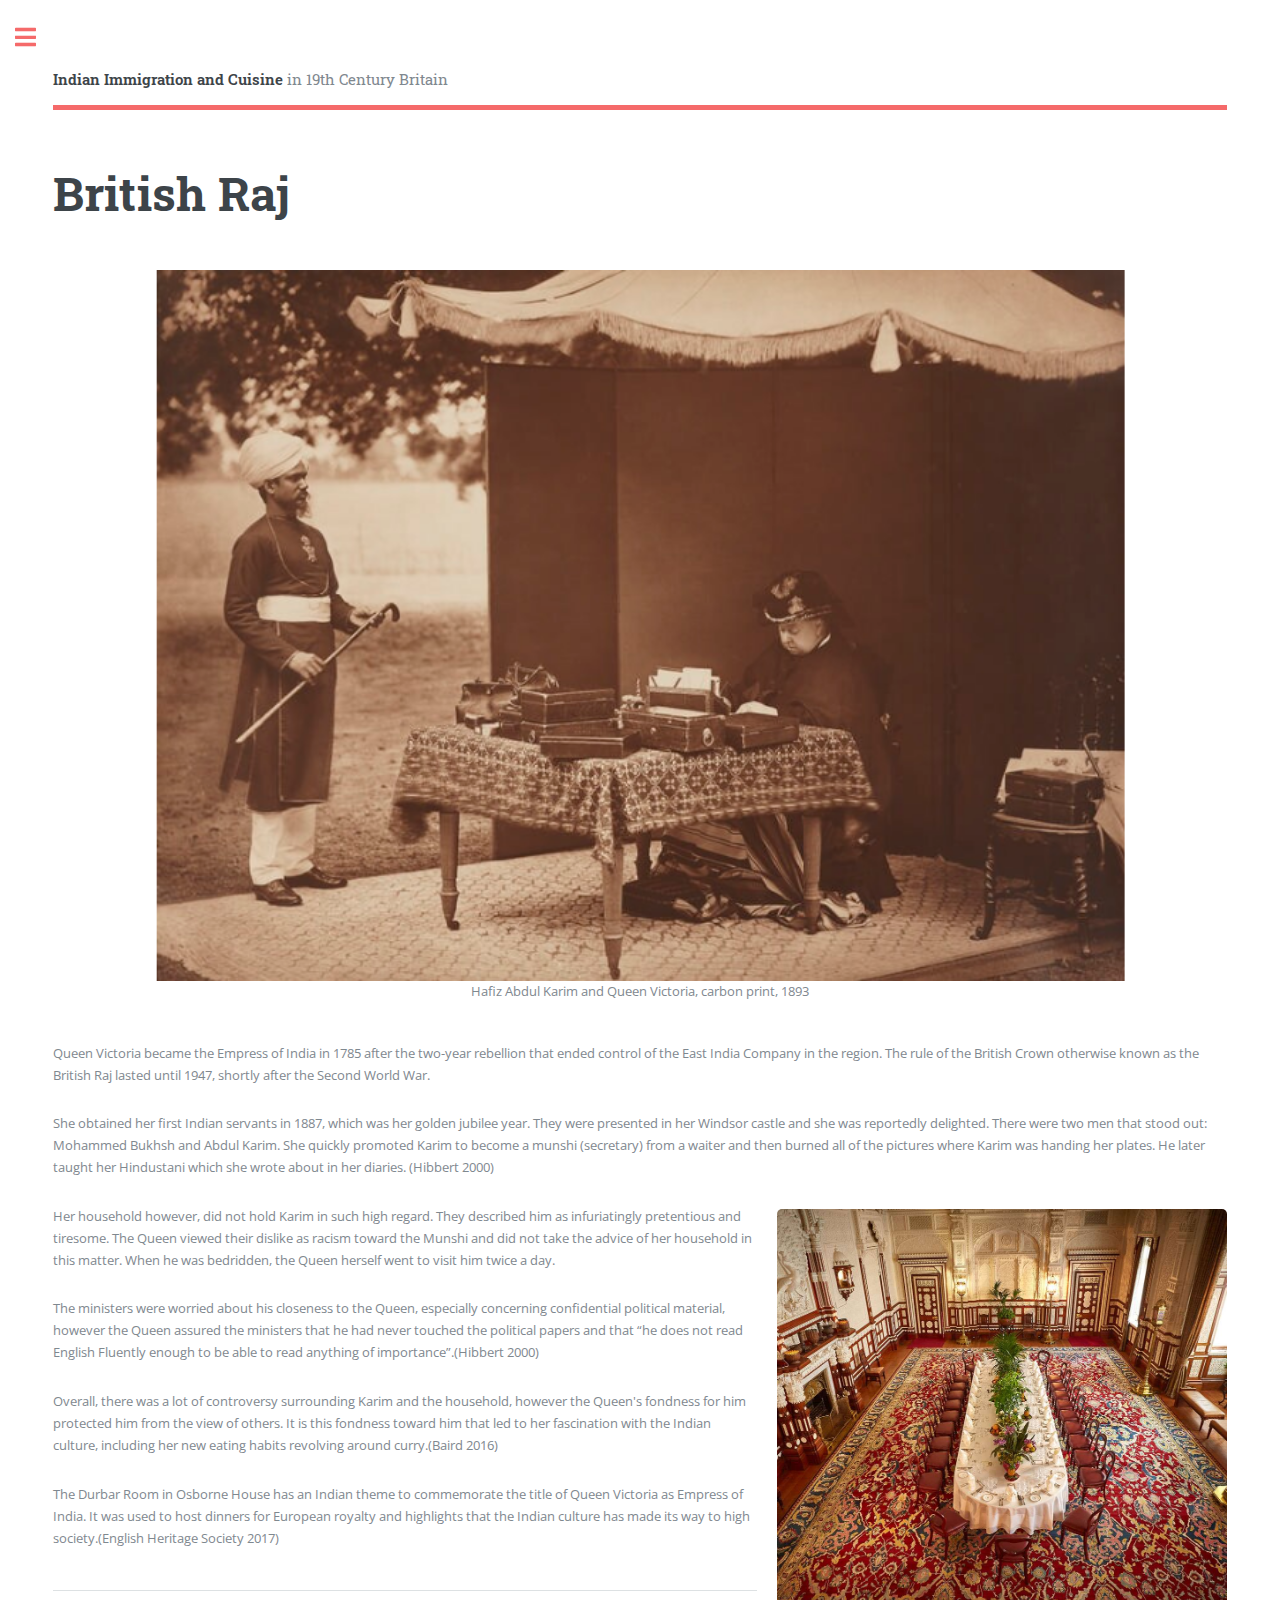
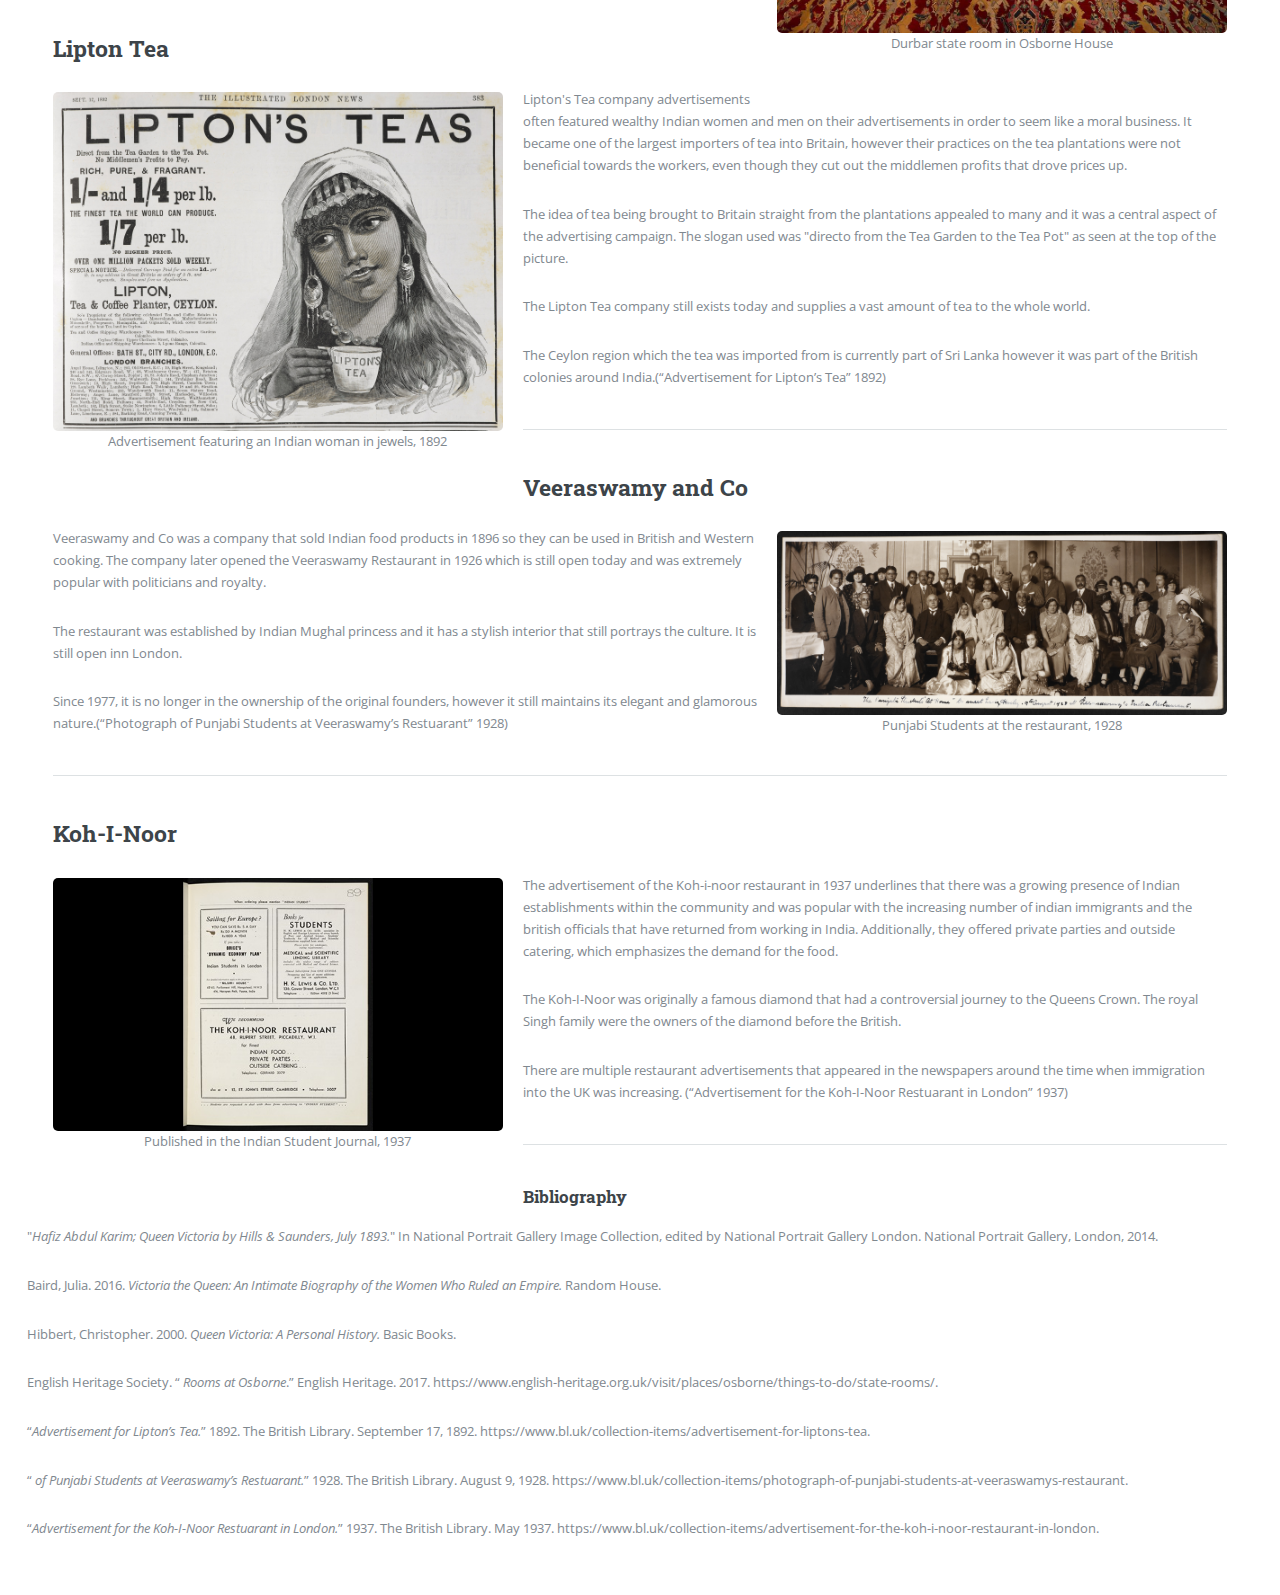
==== commit 0cfdd96e: "update" ====
--- a/BritishRaj.html
+++ b/BritishRaj.html
@@ -78,7 +78,7 @@
 									<hr class="major">
 									
 
-									<h3>Citations</h3>
+									<h3>Bibliography</h3>
 									<p class="bib">"<i>Hafiz Abdul Karim; Queen Victoria by Hills & Saunders, July 1893.</i>" In National Portrait Gallery Image Collection, edited by National Portrait Gallery London. National Portrait Gallery, London, 2014. </p>
 									<p class="bib">Baird, Julia. 2016. <i>Victoria the Queen: An Intimate Biography of the Women Who Ruled an Empire.</i> Random House.</p>
 									<p class="bib">Hibbert, Christopher. 2000.<i> Queen Victoria: A Personal History.</i> Basic Books.</p>
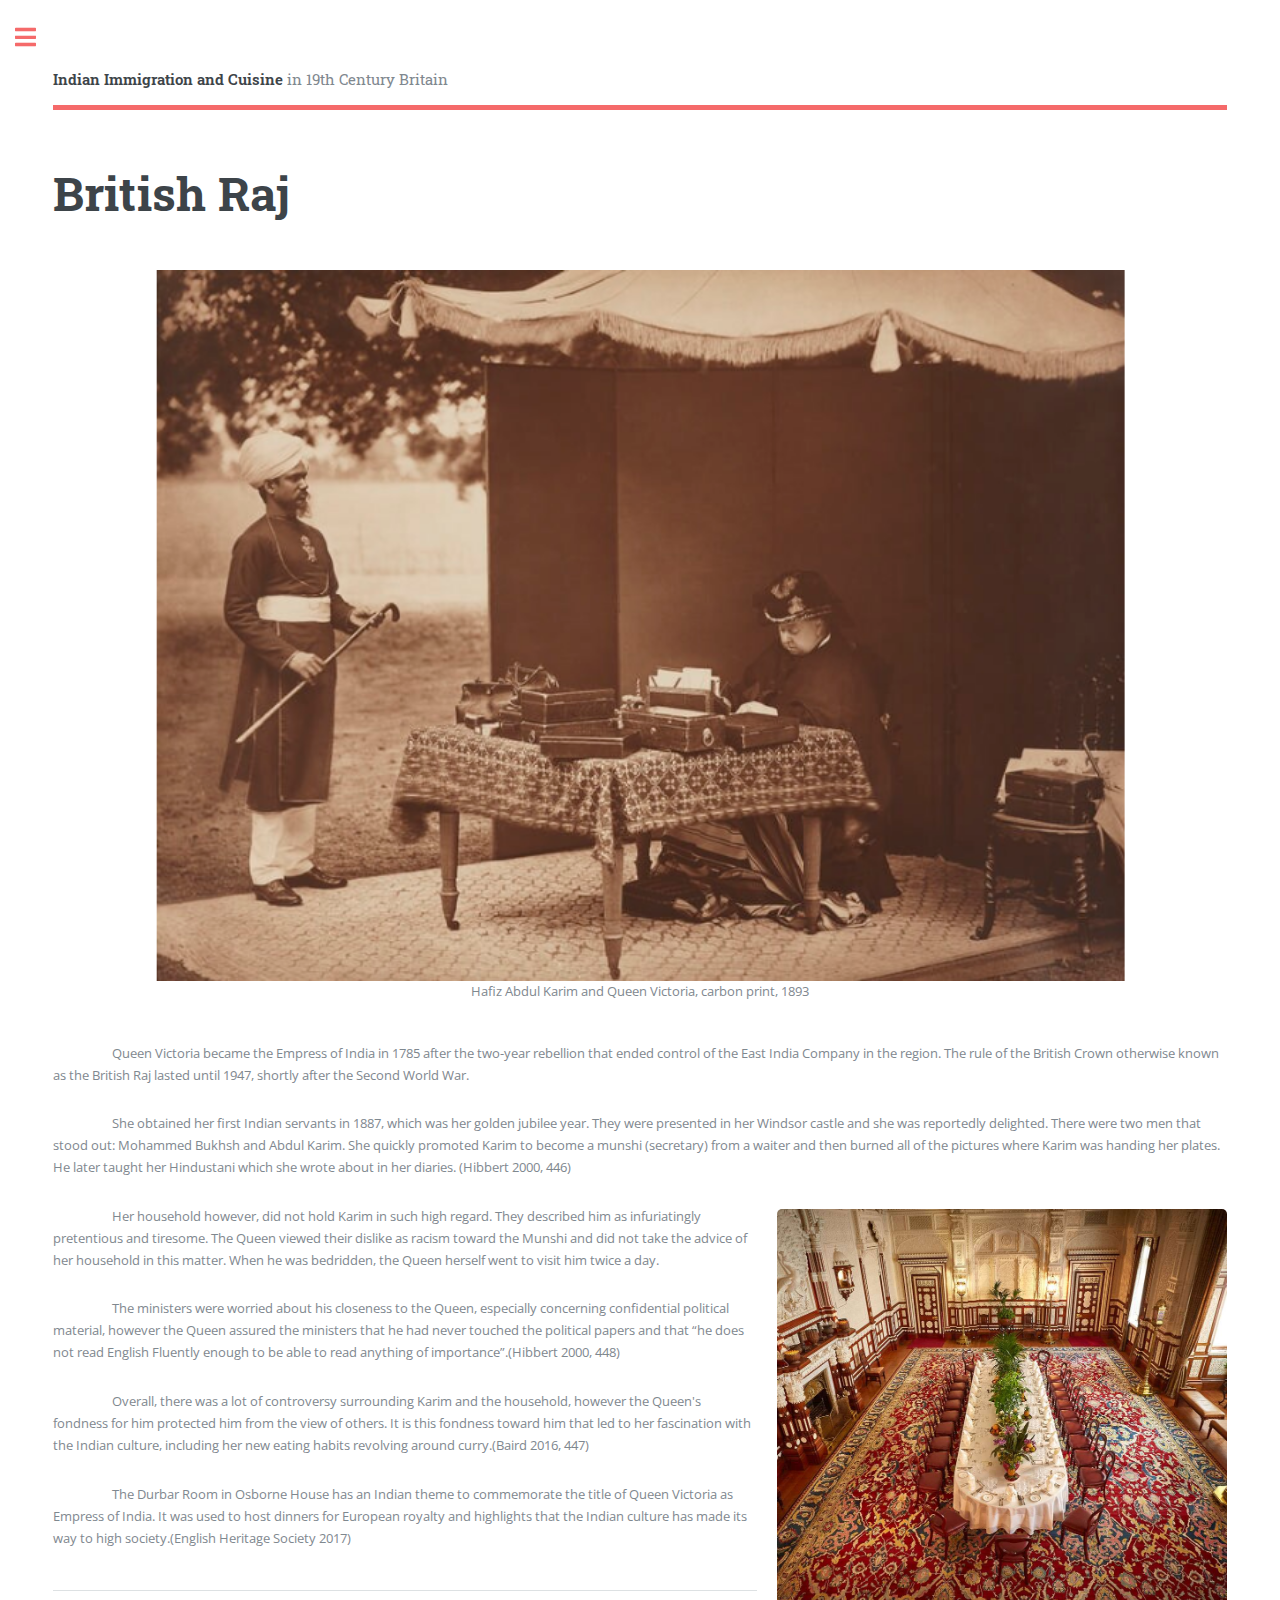
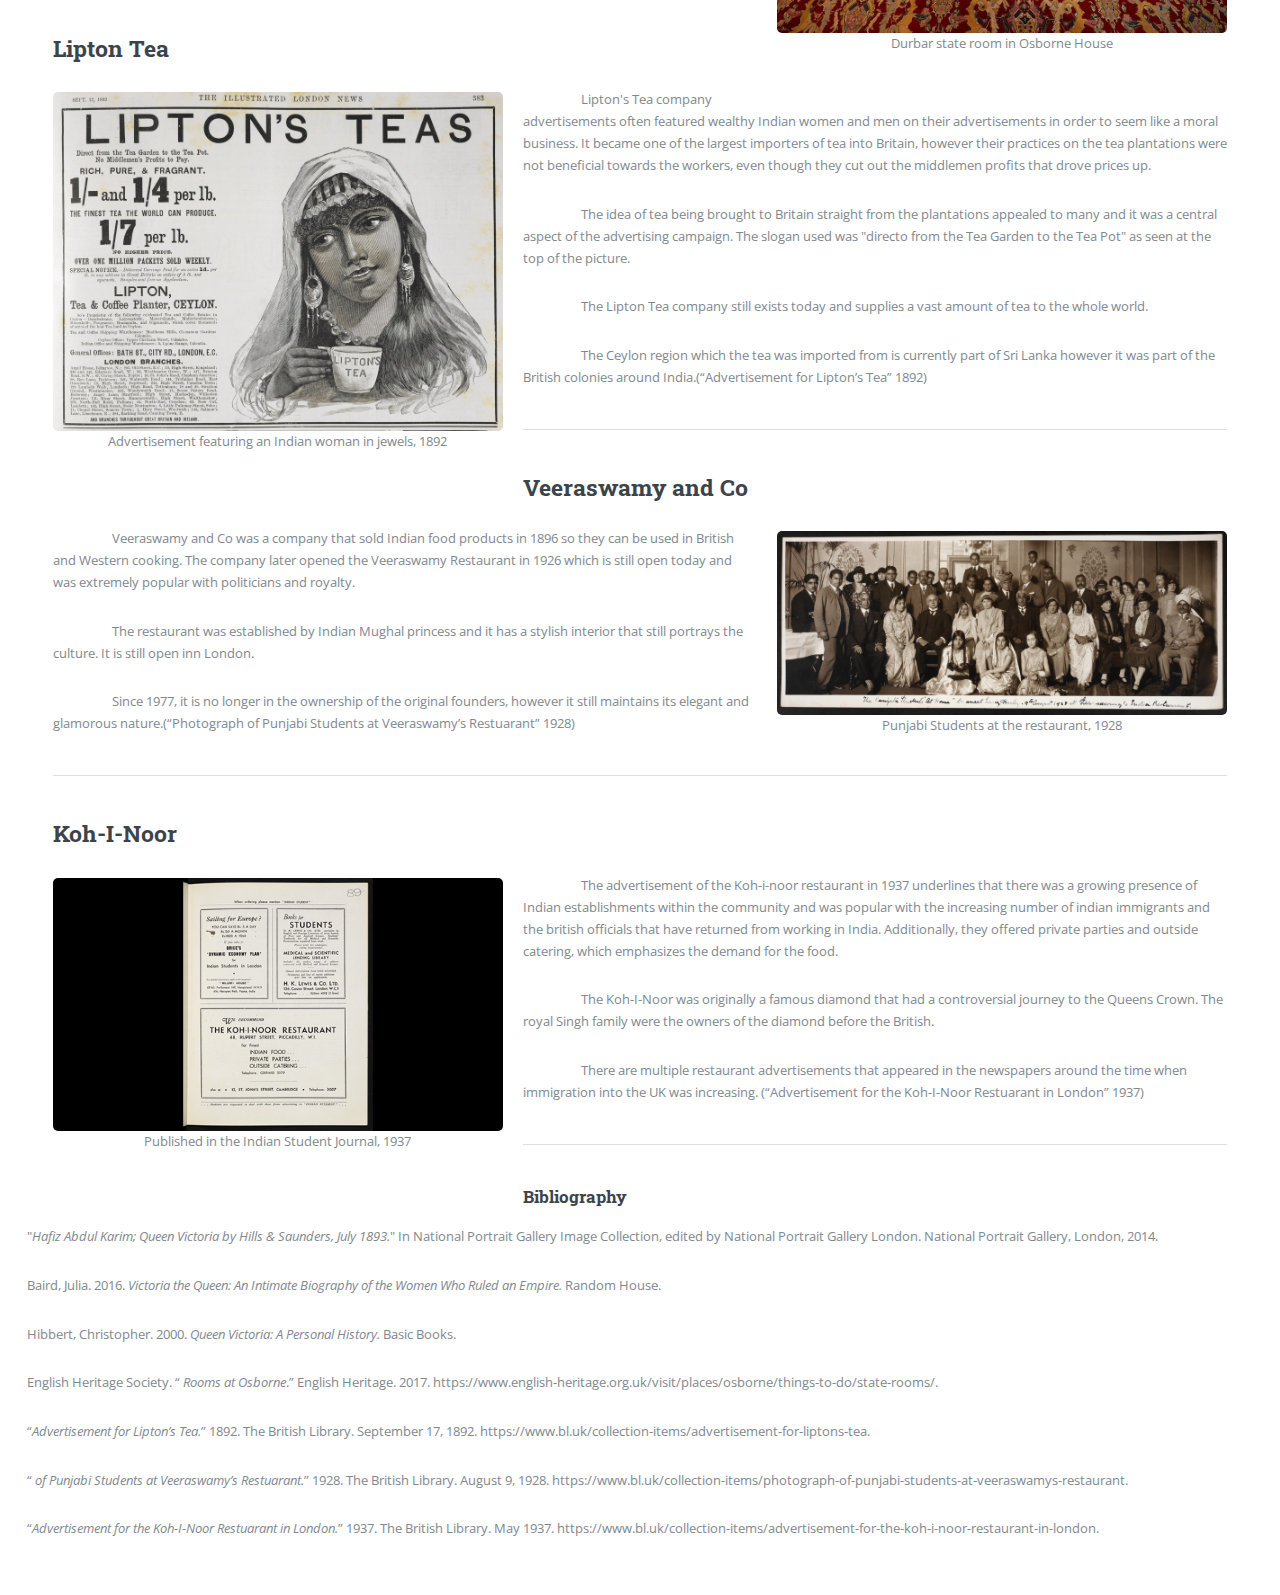
==== commit 44599dfb: "updates" ====
--- a/BritishRaj.html
+++ b/BritishRaj.html
@@ -44,36 +44,36 @@
 										<p class="piccaption">Hafiz Abdul Karim and Queen Victoria, carbon print, 1893</p>
 									</span>
 
-									<p>Queen Victoria became the Empress of India in 1785 after the two-year rebellion that ended control of the East India Company in the region. The rule of the British Crown otherwise known as the British Raj lasted until 1947, shortly after the Second World War. </p>
-									<p>She obtained her first Indian servants in 1887, which was her golden jubilee year. They were presented in her Windsor castle and she was reportedly delighted. There were two men that stood out: Mohammed Bukhsh and  Abdul Karim. She quickly promoted Karim to become a munshi (secretary) from a waiter and then burned all of the pictures where Karim was handing her plates. He later taught her Hindustani which she wrote about in her diaries. (Hibbert 2000)</p>
+									<p  class="partab">Queen Victoria became the Empress of India in 1785 after the two-year rebellion that ended control of the East India Company in the region. The rule of the British Crown otherwise known as the British Raj lasted until 1947, shortly after the Second World War. </p>
+									<p class="partab">She obtained her first Indian servants in 1887, which was her golden jubilee year. They were presented in her Windsor castle and she was reportedly delighted. There were two men that stood out: Mohammed Bukhsh and  Abdul Karim. She quickly promoted Karim to become a munshi (secretary) from a waiter and then burned all of the pictures where Karim was handing her plates. He later taught her Hindustani which she wrote about in her diaries. (Hibbert 2000, 446)</p>
 									<span class="image right"><img src="images/durbar.jpg" alt="" /> <p class="piccaption">Durbar state room in Osborne House</p> </span> 
-									<p>Her household however, did not hold Karim in such high regard. They described him as infuriatingly pretentious and tiresome. The Queen viewed their dislike as racism toward the Munshi and did not take the advice of her household in this matter. When he was bedridden, the Queen herself went to visit him twice a day. </p>
-									<p>The ministers were worried about his closeness to the Queen, especially concerning confidential political material, however the Queen assured the ministers that he had never touched the political papers and that “he does not read English Fluently enough to be able to read anything of importance”.(Hibbert 2000) </p>
-									<p>Overall, there was a lot of controversy surrounding Karim and the household, however the Queen's fondness for him protected him from the view of others. It is this fondness toward him that led to her fascination with the Indian culture, including her new eating habits revolving around curry.(Baird 2016)</p>
-									<p>The Durbar Room in Osborne House has an Indian theme to commemorate the title of Queen Victoria as Empress of India. It was used to host dinners for European royalty and highlights that the Indian culture has made its way to high society.(English Heritage Society 2017)</p>
+									<p class="partab">Her household however, did not hold Karim in such high regard. They described him as infuriatingly pretentious and tiresome. The Queen viewed their dislike as racism toward the Munshi and did not take the advice of her household in this matter. When he was bedridden, the Queen herself went to visit him twice a day. </p>
+									<p  class="partab">The ministers were worried about his closeness to the Queen, especially concerning confidential political material, however the Queen assured the ministers that he had never touched the political papers and that “he does not read English Fluently enough to be able to read anything of importance”.(Hibbert 2000, 448) </p>
+									<p class="partab">Overall, there was a lot of controversy surrounding Karim and the household, however the Queen's fondness for him protected him from the view of others. It is this fondness toward him that led to her fascination with the Indian culture, including her new eating habits revolving around curry.(Baird 2016, 447)</p>
+									<p class="partab">The Durbar Room in Osborne House has an Indian theme to commemorate the title of Queen Victoria as Empress of India. It was used to host dinners for European royalty and highlights that the Indian culture has made its way to high society.(English Heritage Society 2017)</p>
 									<hr class="major" />
 
 
 									<h2>Lipton Tea</h2>
 									<span class="image left"><img src="images/lipton.jpg" alt="" /> <p class="piccaption"> Advertisement featuring an Indian woman in jewels, 1892</p> </span> 
-									<p>Lipton's Tea company advertisements often featured wealthy Indian women and men on their advertisements in order to seem like a moral business. It became one of the largest importers of tea into Britain, however their practices on the tea plantations were not beneficial towards the workers, even though they cut out the middlemen profits that drove prices up. </p>
-									<p>The idea of tea being brought to Britain straight from the plantations appealed to  many and it was a central aspect of the advertising campaign. The slogan used was "directo from the Tea Garden to the Tea Pot" as seen at the top of the picture. </p>
-									<p>The Lipton Tea company still exists today and supplies a vast amount of tea to the whole world. </p>
-									<p>The Ceylon region which the tea was imported from is currently part of Sri Lanka however it was part of the British colonies around India.(“Advertisement for Lipton’s Tea” 1892)</p>
+									<p  class="partab">Lipton's Tea company advertisements often featured wealthy Indian women and men on their advertisements in order to seem like a moral business. It became one of the largest importers of tea into Britain, however their practices on the tea plantations were not beneficial towards the workers, even though they cut out the middlemen profits that drove prices up. </p>
+									<p class="partab">The idea of tea being brought to Britain straight from the plantations appealed to  many and it was a central aspect of the advertising campaign. The slogan used was "directo from the Tea Garden to the Tea Pot" as seen at the top of the picture. </p>
+									<p class="partab">The Lipton Tea company still exists today and supplies a vast amount of tea to the whole world. </p>
+									<p  class="partab">The Ceylon region which the tea was imported from is currently part of Sri Lanka however it was part of the British colonies around India.(“Advertisement for Lipton’s Tea” 1892)</p>
 									<hr class="major" />
 
 									<h2>Veeraswamy and Co </h2>
 									<span class="image right"><img src="images/veeraswamy.jpg" alt="" /> <p class="piccaption"> Punjabi Students at the restaurant, 1928</p> </span> 
-									<p> Veeraswamy and Co was a company that sold Indian food products in 1896 so they can be used in British and Western cooking. The company later opened the Veeraswamy Restaurant in  1926 which is still open today and was extremely popular with politicians and royalty.</p>
-									<p>The restaurant was established by Indian Mughal princess and it has a stylish interior that still portrays the culture. It is still open inn London.</p>
-									<p>Since 1977, it is no longer in the ownership of the original founders, however it still maintains its elegant and glamorous nature.(“Photograph of Punjabi Students at Veeraswamy’s Restuarant” 1928)</p>
+									<p class="partab"> Veeraswamy and Co was a company that sold Indian food products in 1896 so they can be used in British and Western cooking. The company later opened the Veeraswamy Restaurant in  1926 which is still open today and was extremely popular with politicians and royalty.</p>
+									<p class="partab">The restaurant was established by Indian Mughal princess and it has a stylish interior that still portrays the culture. It is still open inn London.</p>
+									<p class="partab">Since 1977, it is no longer in the ownership of the original founders, however it still maintains its elegant and glamorous nature.(“Photograph of Punjabi Students at Veeraswamy’s Restuarant” 1928)</p>
 									<hr class="major" />
 
 									<h2>Koh-I-Noor</h2>
 									<span class="image left"><img src="images/kohinoor.jpg" alt="" /> <p class="piccaption"> Published in the Indian Student Journal, 1937</p> </span> 
-									<p>The advertisement of the Koh-i-noor restaurant in 1937 underlines that there was a growing presence of Indian establishments within the community and was popular with the increasing number of indian immigrants and the british officials that have returned from working in India. Additionally, they offered private parties and outside catering, which emphasizes the demand for the food.</p>
-									<p>The Koh-I-Noor was originally a famous diamond that had a controversial journey to the Queens Crown. The royal Singh family were the owners of the diamond before the British.</p>
-									<p>There are multiple restaurant advertisements that appeared in the newspapers around the time when immigration into the UK was increasing. (“Advertisement for the Koh-I-Noor Restuarant in London” 1937)</p>
+									<p class="partab">The advertisement of the Koh-i-noor restaurant in 1937 underlines that there was a growing presence of Indian establishments within the community and was popular with the increasing number of indian immigrants and the british officials that have returned from working in India. Additionally, they offered private parties and outside catering, which emphasizes the demand for the food.</p>
+									<p class="partab">The Koh-I-Noor was originally a famous diamond that had a controversial journey to the Queens Crown. The royal Singh family were the owners of the diamond before the British.</p>
+									<p class="partab">There are multiple restaurant advertisements that appeared in the newspapers around the time when immigration into the UK was increasing. (“Advertisement for the Koh-I-Noor Restuarant in London” 1937)</p>
 
 									<hr class="major">
 									
@@ -150,12 +150,12 @@
 											<p>Watch Vicotrian style curry being made.</p>
 										</article>
 										<article>
-											<a href="#" class="image"><img src="images/pic08.jpg" alt="" /></a>
-											<p>Aenean ornare velit lacus, ac varius enim lorem ullamcorper dolore aliquam.</p>
+											<a href="https://www.bl.uk/collection-items/advertisement-for-the-bombay-emporium" class="image"><img src="images/bombay.jpg" alt="" /></a>
+											<p>Bombay Emporium, 1937</p>
 										</article>
 										<article>
-											<a href="#" class="image"><img src="images/pic09.jpg" alt="" /></a>
-											<p>Aenean ornare velit lacus, ac varius enim lorem ullamcorper dolore aliquam.</p>
+											<a href="Extra.html" class="image"><img src="images/exhibition.jpg" alt="" /></a>
+											<p>Great Exhibition at the Crystal Palace 1851.</p>
 										</article>
 									</div>
 
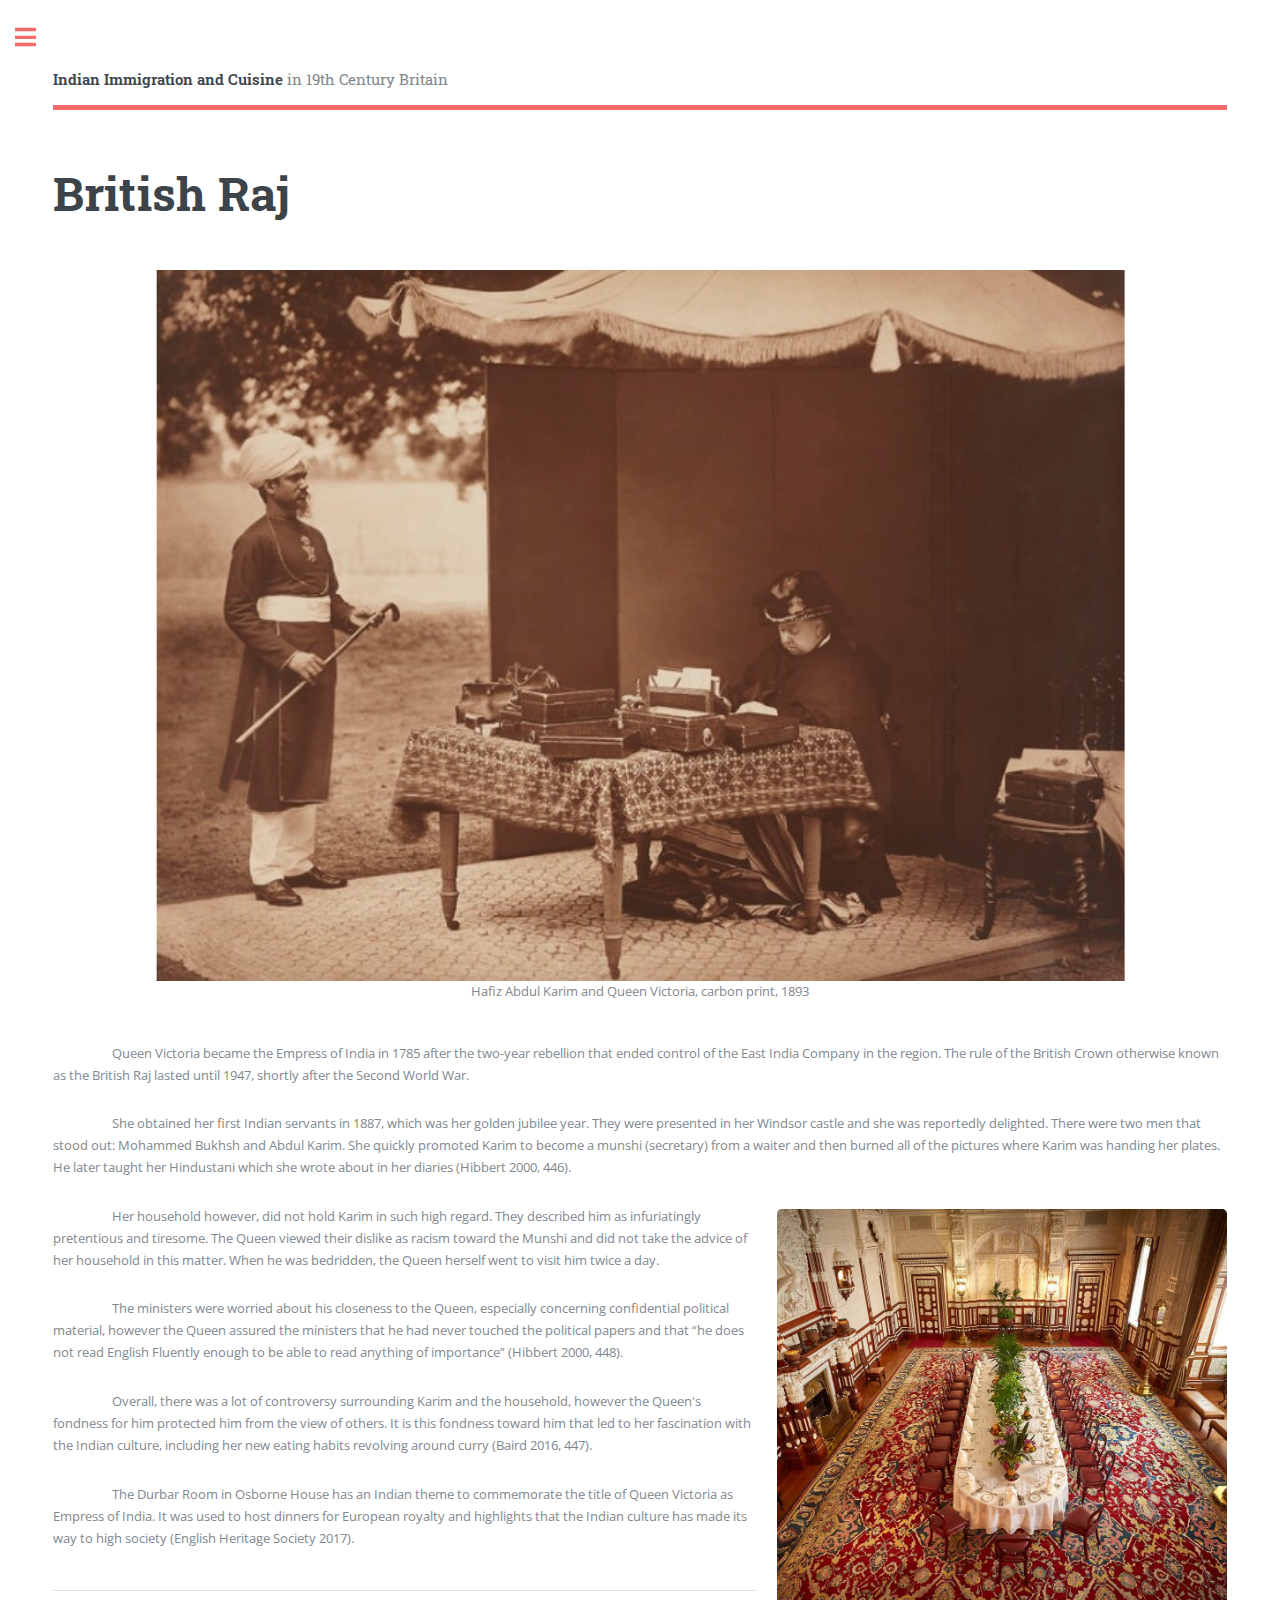
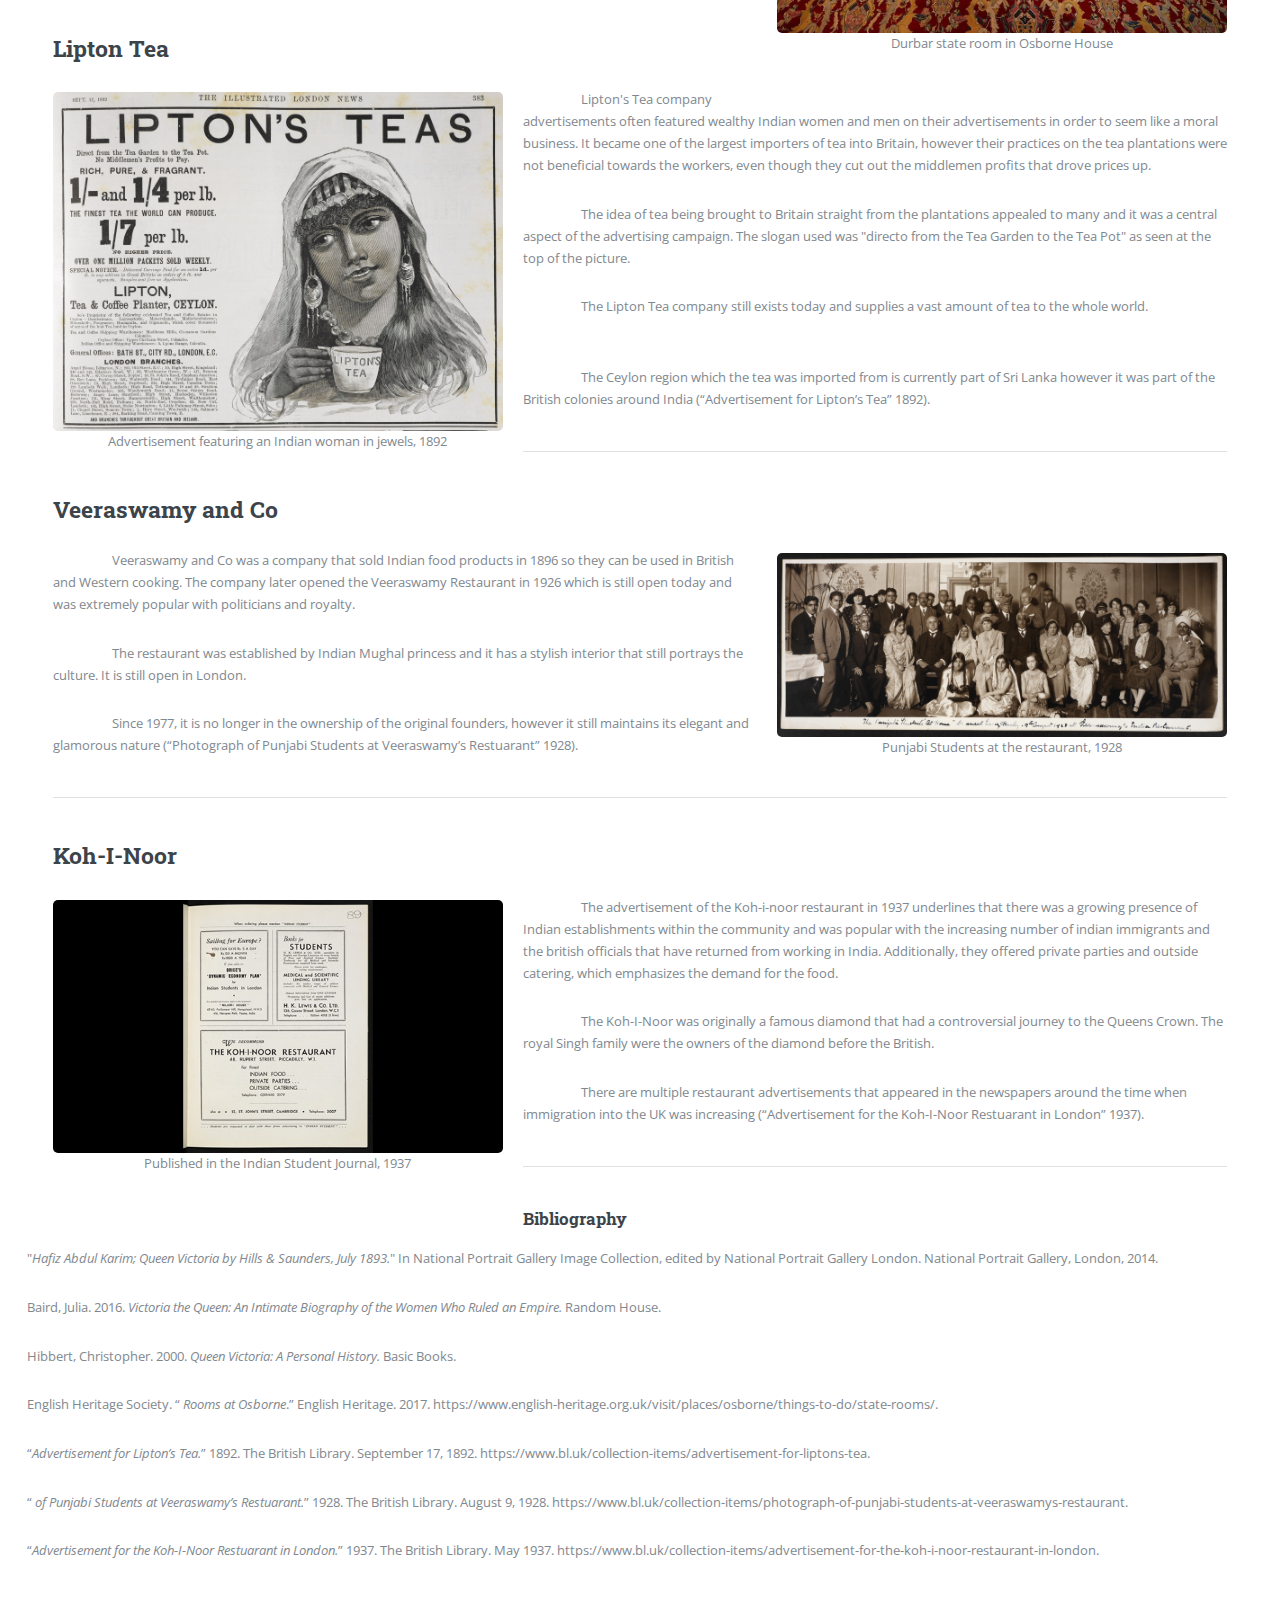
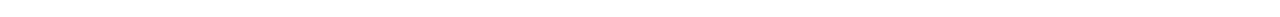
==== commit c837af8b: "Conclusion added and a few formatting and spelling stuff fixed" ====
--- a/BritishRaj.html
+++ b/BritishRaj.html
@@ -45,12 +45,12 @@
 									</span>
 
 									<p  class="partab">Queen Victoria became the Empress of India in 1785 after the two-year rebellion that ended control of the East India Company in the region. The rule of the British Crown otherwise known as the British Raj lasted until 1947, shortly after the Second World War. </p>
-									<p class="partab">She obtained her first Indian servants in 1887, which was her golden jubilee year. They were presented in her Windsor castle and she was reportedly delighted. There were two men that stood out: Mohammed Bukhsh and  Abdul Karim. She quickly promoted Karim to become a munshi (secretary) from a waiter and then burned all of the pictures where Karim was handing her plates. He later taught her Hindustani which she wrote about in her diaries. (Hibbert 2000, 446)</p>
+									<p class="partab">She obtained her first Indian servants in 1887, which was her golden jubilee year. They were presented in her Windsor castle and she was reportedly delighted. There were two men that stood out: Mohammed Bukhsh and  Abdul Karim. She quickly promoted Karim to become a munshi (secretary) from a waiter and then burned all of the pictures where Karim was handing her plates. He later taught her Hindustani which she wrote about in her diaries (Hibbert 2000, 446).</p>
 									<span class="image right"><img src="images/durbar.jpg" alt="" /> <p class="piccaption">Durbar state room in Osborne House</p> </span> 
 									<p class="partab">Her household however, did not hold Karim in such high regard. They described him as infuriatingly pretentious and tiresome. The Queen viewed their dislike as racism toward the Munshi and did not take the advice of her household in this matter. When he was bedridden, the Queen herself went to visit him twice a day. </p>
-									<p  class="partab">The ministers were worried about his closeness to the Queen, especially concerning confidential political material, however the Queen assured the ministers that he had never touched the political papers and that “he does not read English Fluently enough to be able to read anything of importance”.(Hibbert 2000, 448) </p>
-									<p class="partab">Overall, there was a lot of controversy surrounding Karim and the household, however the Queen's fondness for him protected him from the view of others. It is this fondness toward him that led to her fascination with the Indian culture, including her new eating habits revolving around curry.(Baird 2016, 447)</p>
-									<p class="partab">The Durbar Room in Osborne House has an Indian theme to commemorate the title of Queen Victoria as Empress of India. It was used to host dinners for European royalty and highlights that the Indian culture has made its way to high society.(English Heritage Society 2017)</p>
+									<p  class="partab">The ministers were worried about his closeness to the Queen, especially concerning confidential political material, however the Queen assured the ministers that he had never touched the political papers and that “he does not read English Fluently enough to be able to read anything of importance” (Hibbert 2000, 448). </p>
+									<p class="partab">Overall, there was a lot of controversy surrounding Karim and the household, however the Queen's fondness for him protected him from the view of others. It is this fondness toward him that led to her fascination with the Indian culture, including her new eating habits revolving around curry (Baird 2016, 447).</p>
+									<p class="partab">The Durbar Room in Osborne House has an Indian theme to commemorate the title of Queen Victoria as Empress of India. It was used to host dinners for European royalty and highlights that the Indian culture has made its way to high society (English Heritage Society 2017).</p>
 									<hr class="major" />
 
 
@@ -59,21 +59,22 @@
 									<p  class="partab">Lipton's Tea company advertisements often featured wealthy Indian women and men on their advertisements in order to seem like a moral business. It became one of the largest importers of tea into Britain, however their practices on the tea plantations were not beneficial towards the workers, even though they cut out the middlemen profits that drove prices up. </p>
 									<p class="partab">The idea of tea being brought to Britain straight from the plantations appealed to  many and it was a central aspect of the advertising campaign. The slogan used was "directo from the Tea Garden to the Tea Pot" as seen at the top of the picture. </p>
 									<p class="partab">The Lipton Tea company still exists today and supplies a vast amount of tea to the whole world. </p>
-									<p  class="partab">The Ceylon region which the tea was imported from is currently part of Sri Lanka however it was part of the British colonies around India.(“Advertisement for Lipton’s Tea” 1892)</p>
+									<br>
+									<p  class="partab">The Ceylon region which the tea was imported from is currently part of Sri Lanka however it was part of the British colonies around India (“Advertisement for Lipton’s Tea” 1892).</p>
 									<hr class="major" />
 
 									<h2>Veeraswamy and Co </h2>
 									<span class="image right"><img src="images/veeraswamy.jpg" alt="" /> <p class="piccaption"> Punjabi Students at the restaurant, 1928</p> </span> 
-									<p class="partab"> Veeraswamy and Co was a company that sold Indian food products in 1896 so they can be used in British and Western cooking. The company later opened the Veeraswamy Restaurant in  1926 which is still open today and was extremely popular with politicians and royalty.</p>
-									<p class="partab">The restaurant was established by Indian Mughal princess and it has a stylish interior that still portrays the culture. It is still open inn London.</p>
-									<p class="partab">Since 1977, it is no longer in the ownership of the original founders, however it still maintains its elegant and glamorous nature.(“Photograph of Punjabi Students at Veeraswamy’s Restuarant” 1928)</p>
+									<p class="partab"> Veeraswamy and Co was a company that sold Indian food products in 1896 so they can be used in British and Western cooking. The company later opened the Veeraswamy Restaurant in 1926 which is still open today and was extremely popular with politicians and royalty.</p>
+									<p class="partab">The restaurant was established by Indian Mughal princess and it has a stylish interior that still portrays the culture. It is still open in London.</p>
+									<p class="partab">Since 1977, it is no longer in the ownership of the original founders, however it still maintains its elegant and glamorous nature (“Photograph of Punjabi Students at Veeraswamy’s Restuarant” 1928).</p>
 									<hr class="major" />
 
 									<h2>Koh-I-Noor</h2>
 									<span class="image left"><img src="images/kohinoor.jpg" alt="" /> <p class="piccaption"> Published in the Indian Student Journal, 1937</p> </span> 
 									<p class="partab">The advertisement of the Koh-i-noor restaurant in 1937 underlines that there was a growing presence of Indian establishments within the community and was popular with the increasing number of indian immigrants and the british officials that have returned from working in India. Additionally, they offered private parties and outside catering, which emphasizes the demand for the food.</p>
 									<p class="partab">The Koh-I-Noor was originally a famous diamond that had a controversial journey to the Queens Crown. The royal Singh family were the owners of the diamond before the British.</p>
-									<p class="partab">There are multiple restaurant advertisements that appeared in the newspapers around the time when immigration into the UK was increasing. (“Advertisement for the Koh-I-Noor Restuarant in London” 1937)</p>
+									<p class="partab">There are multiple restaurant advertisements that appeared in the newspapers around the time when immigration into the UK was increasing (“Advertisement for the Koh-I-Noor Restuarant in London” 1937).</p>
 
 									<hr class="major">
 									
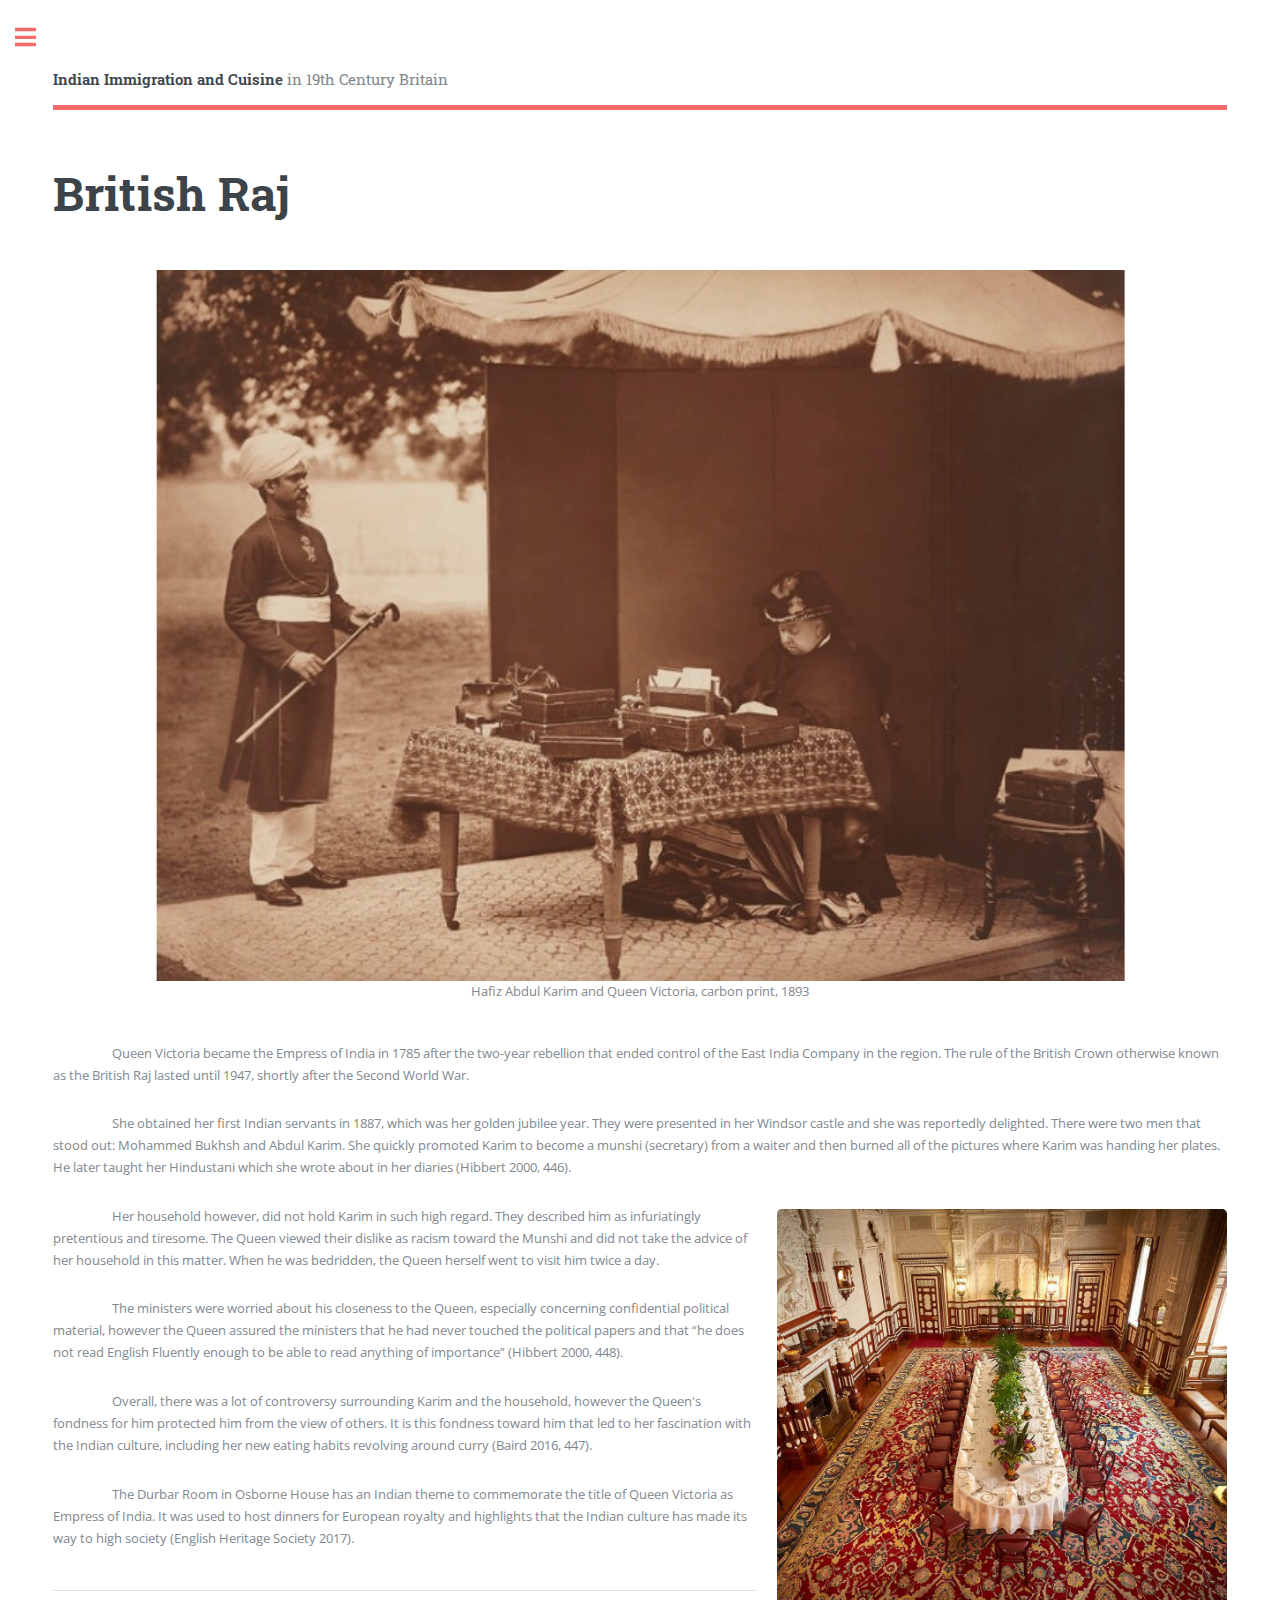
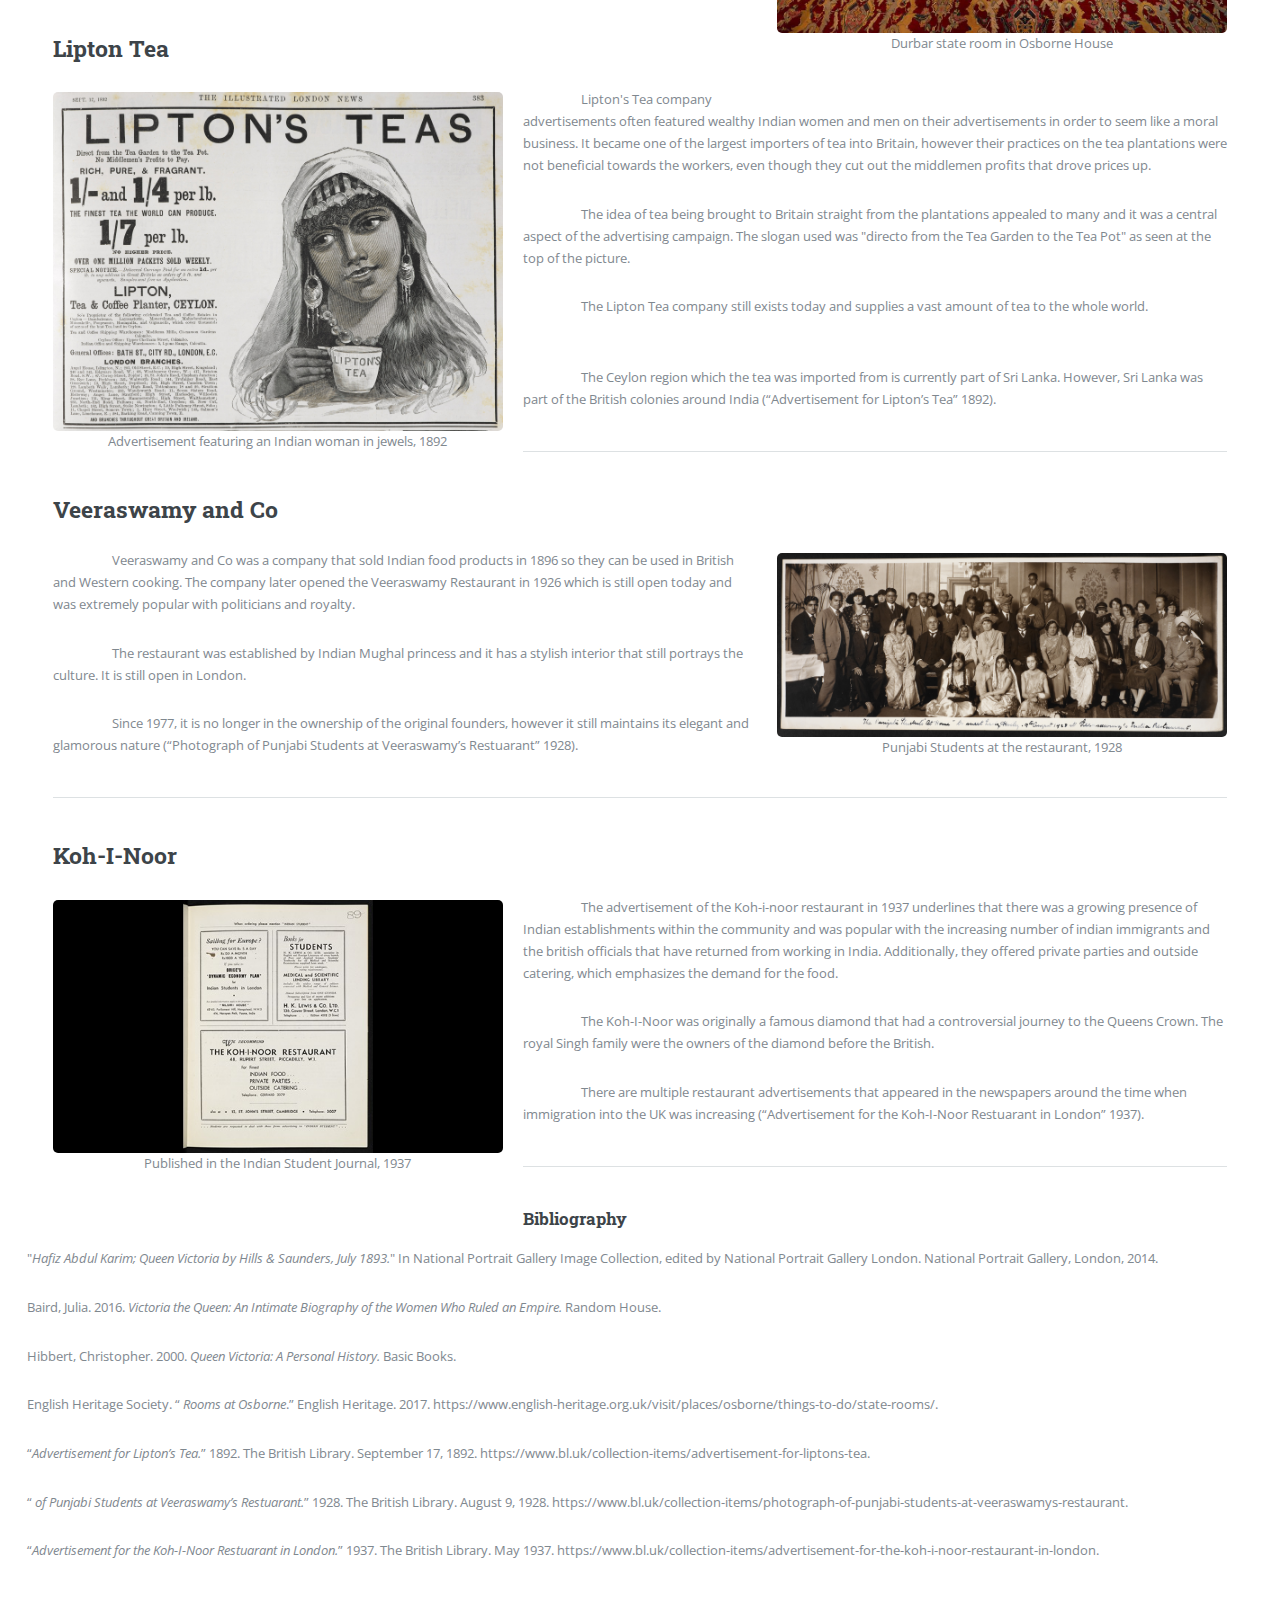
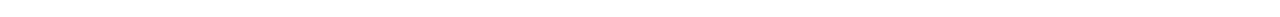
==== commit 40bd4c78: "took out search bar, a few grammer things" ====
--- a/BritishRaj.html
+++ b/BritishRaj.html
@@ -60,7 +60,7 @@
 									<p class="partab">The idea of tea being brought to Britain straight from the plantations appealed to  many and it was a central aspect of the advertising campaign. The slogan used was "directo from the Tea Garden to the Tea Pot" as seen at the top of the picture. </p>
 									<p class="partab">The Lipton Tea company still exists today and supplies a vast amount of tea to the whole world. </p>
 									<br>
-									<p  class="partab">The Ceylon region which the tea was imported from is currently part of Sri Lanka however it was part of the British colonies around India (“Advertisement for Lipton’s Tea” 1892).</p>
+									<p  class="partab">The Ceylon region which the tea was imported from is currently part of Sri Lanka. However, Sri Lanka was part of the British colonies around India (“Advertisement for Lipton’s Tea” 1892).</p>
 									<hr class="major" />
 
 									<h2>Veeraswamy and Co </h2>
@@ -98,9 +98,9 @@
 
 							<!-- Search -->
 								<section id="search" class="alt">
-									<form method="post" action="#">
+									<!-- <form method="post" action="#">
 										<input type="text" name="query" id="query" placeholder="Search" />
-									</form>
+									</form> -->
 								</section>
 
 							<!-- Menu -->
